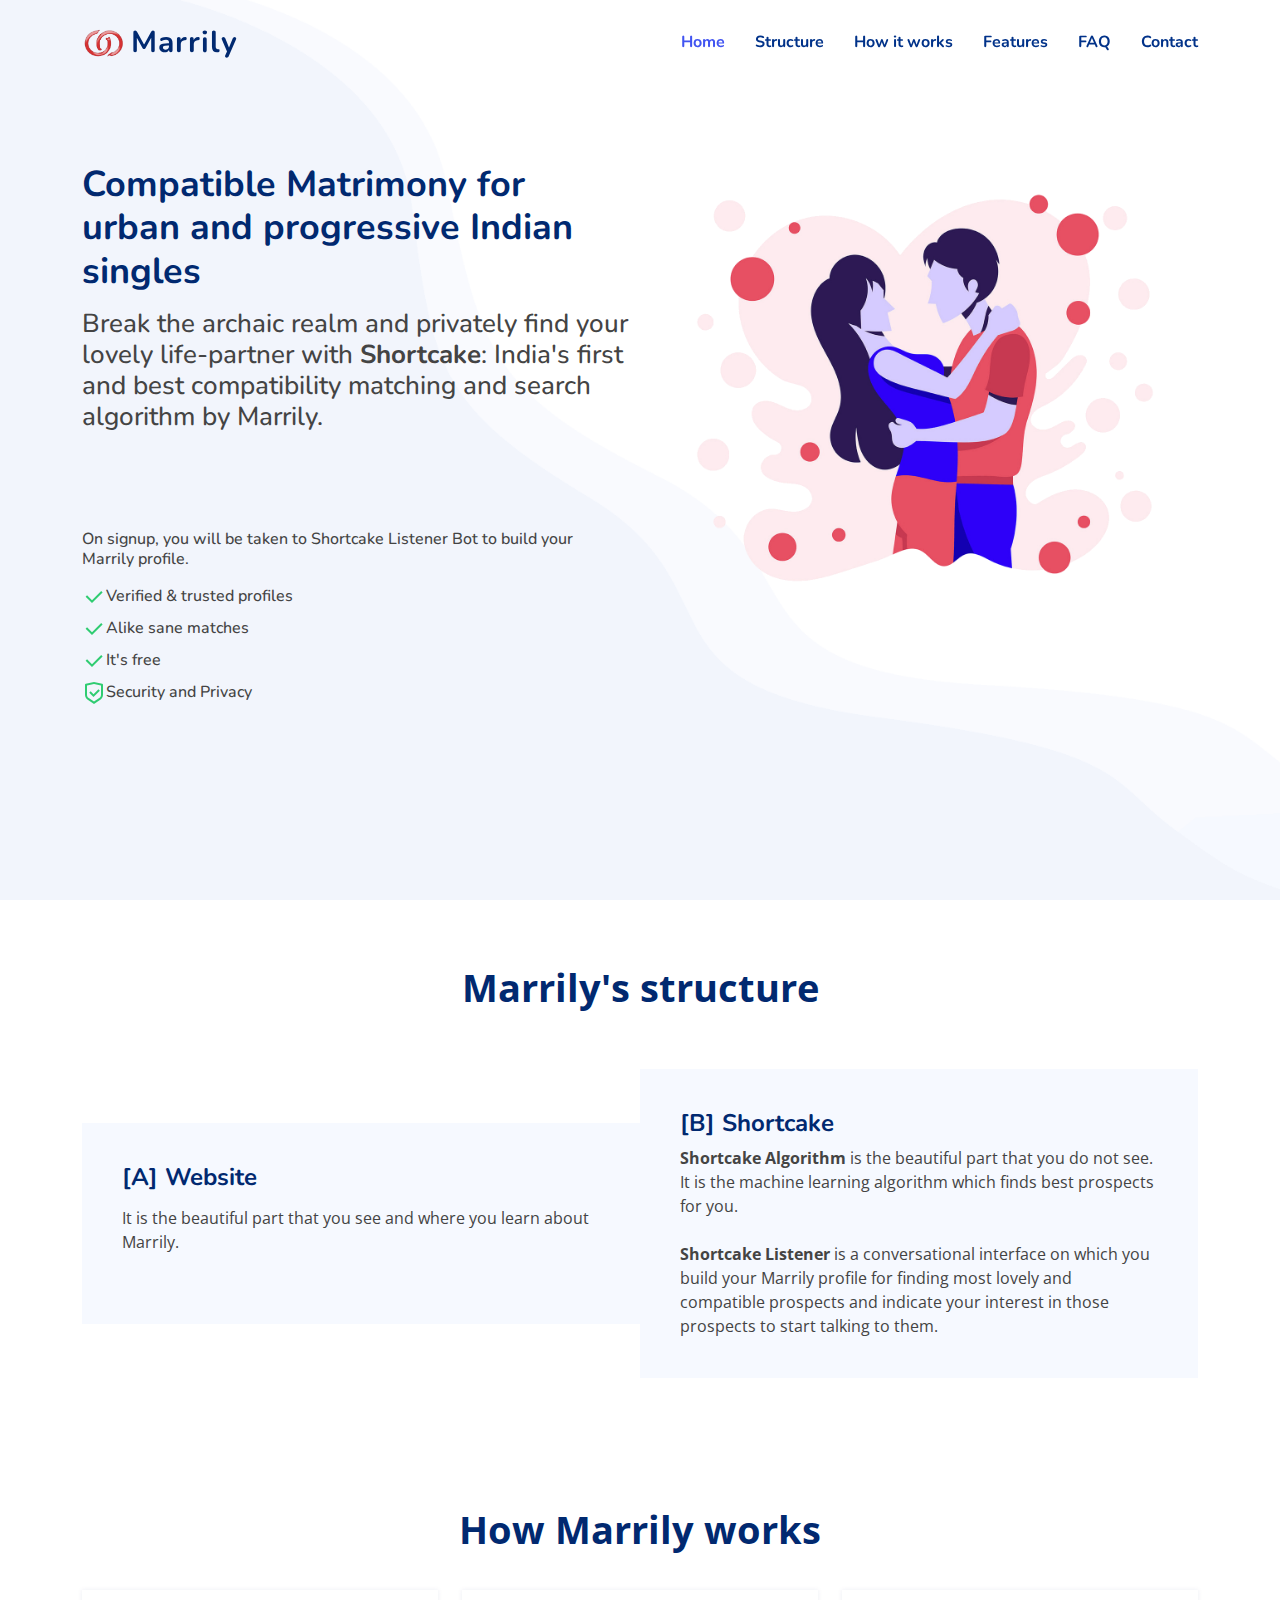
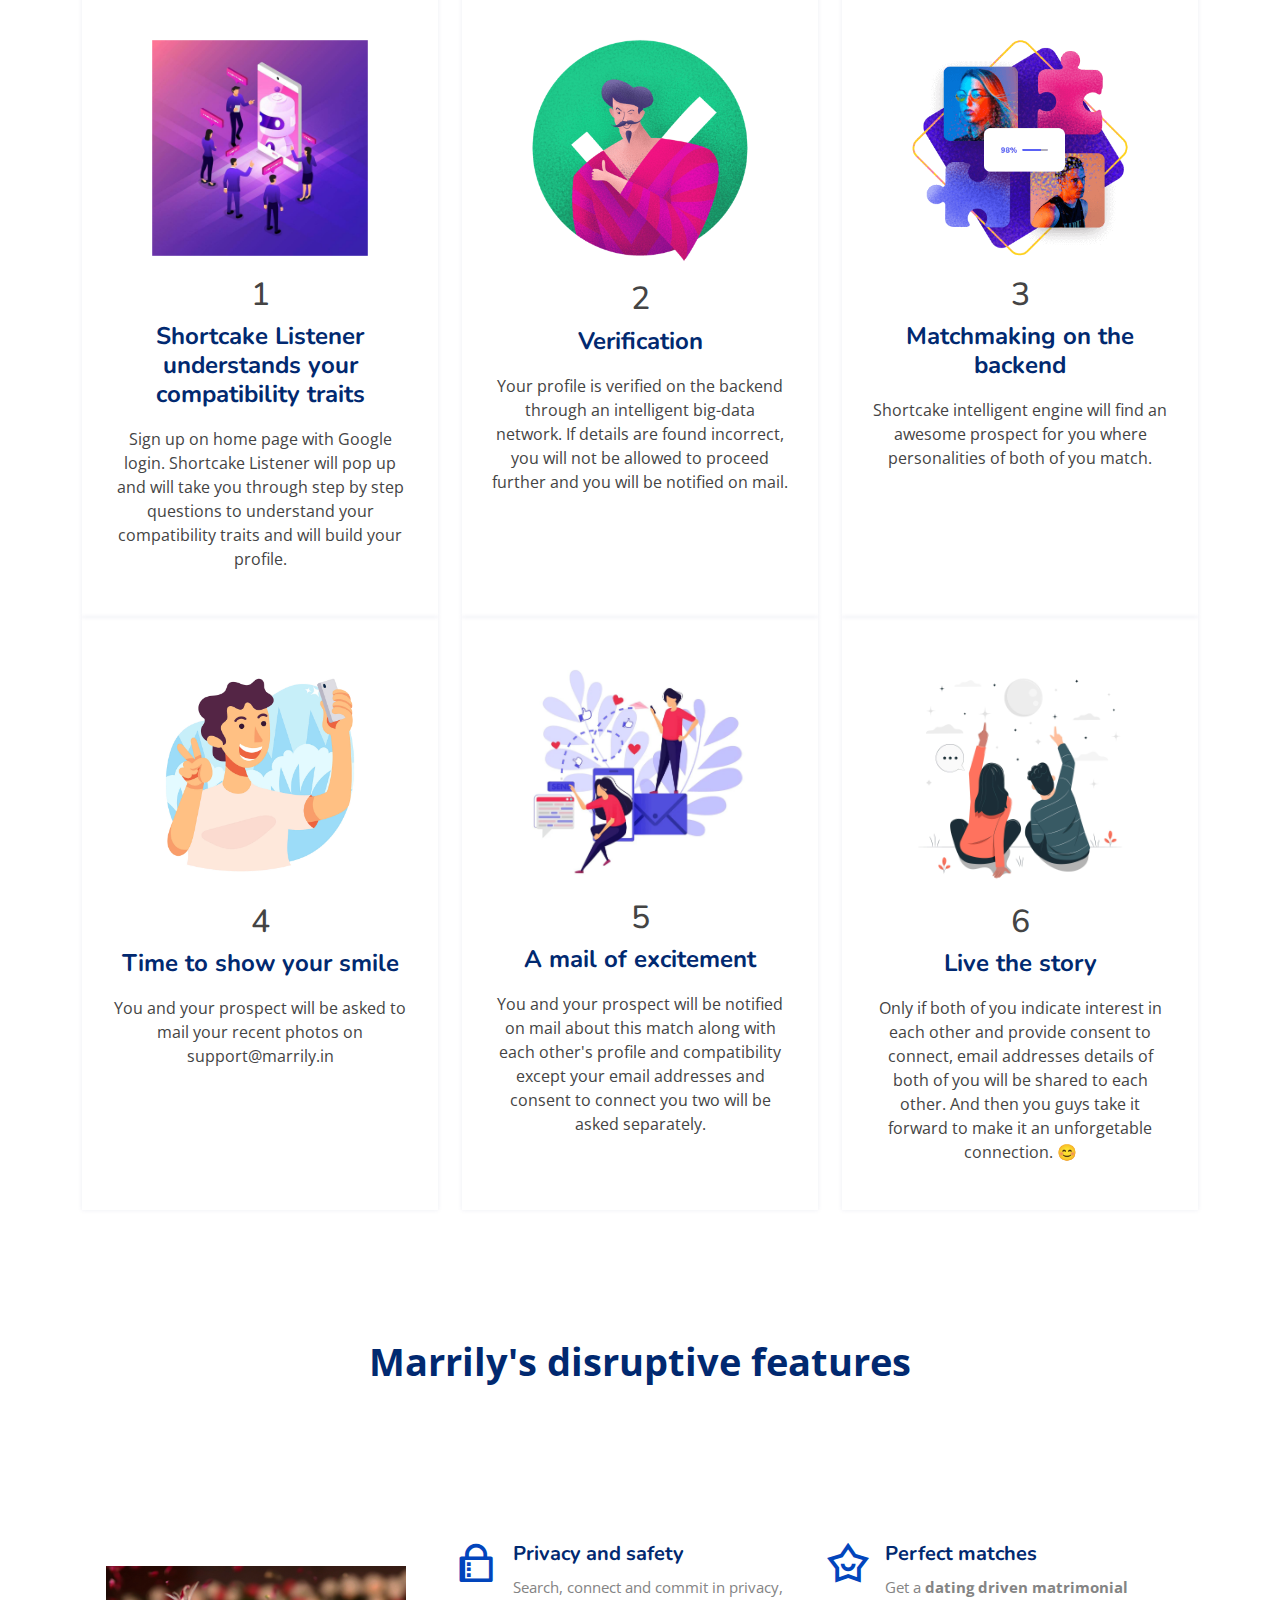
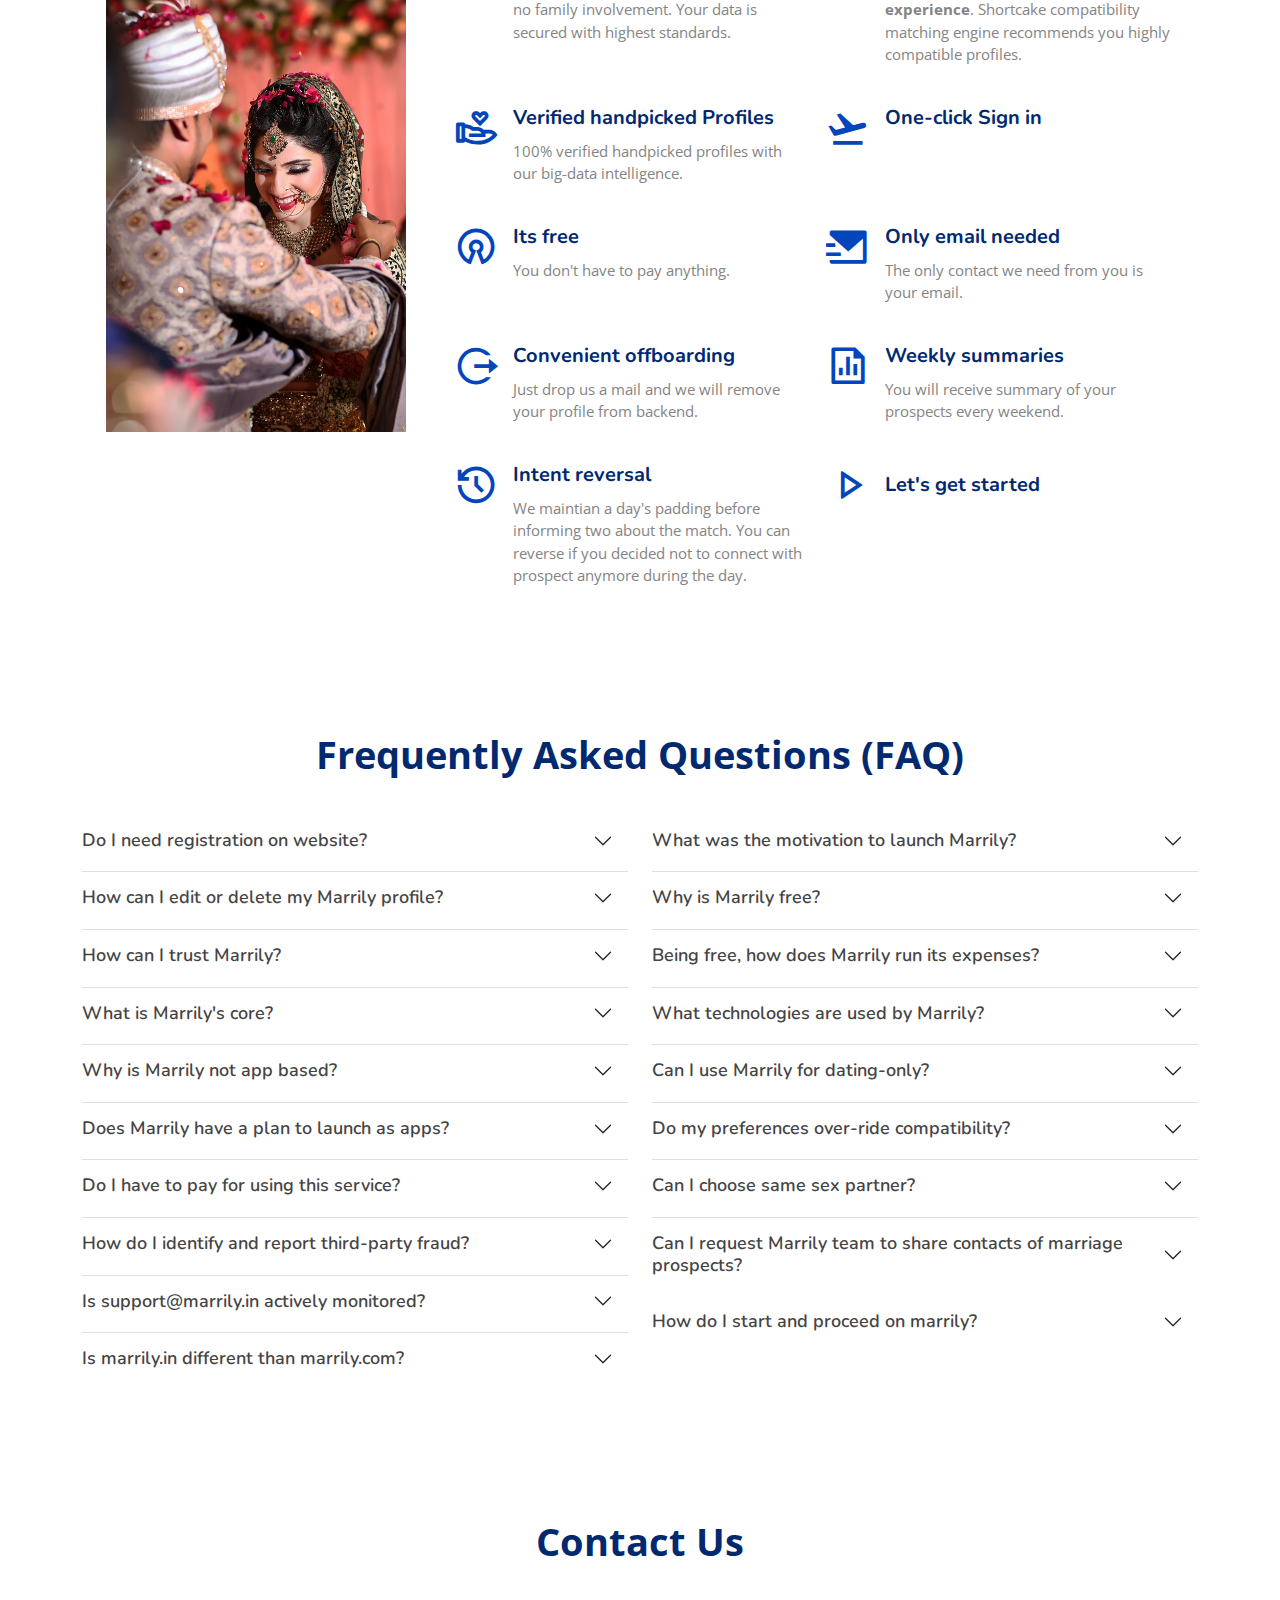
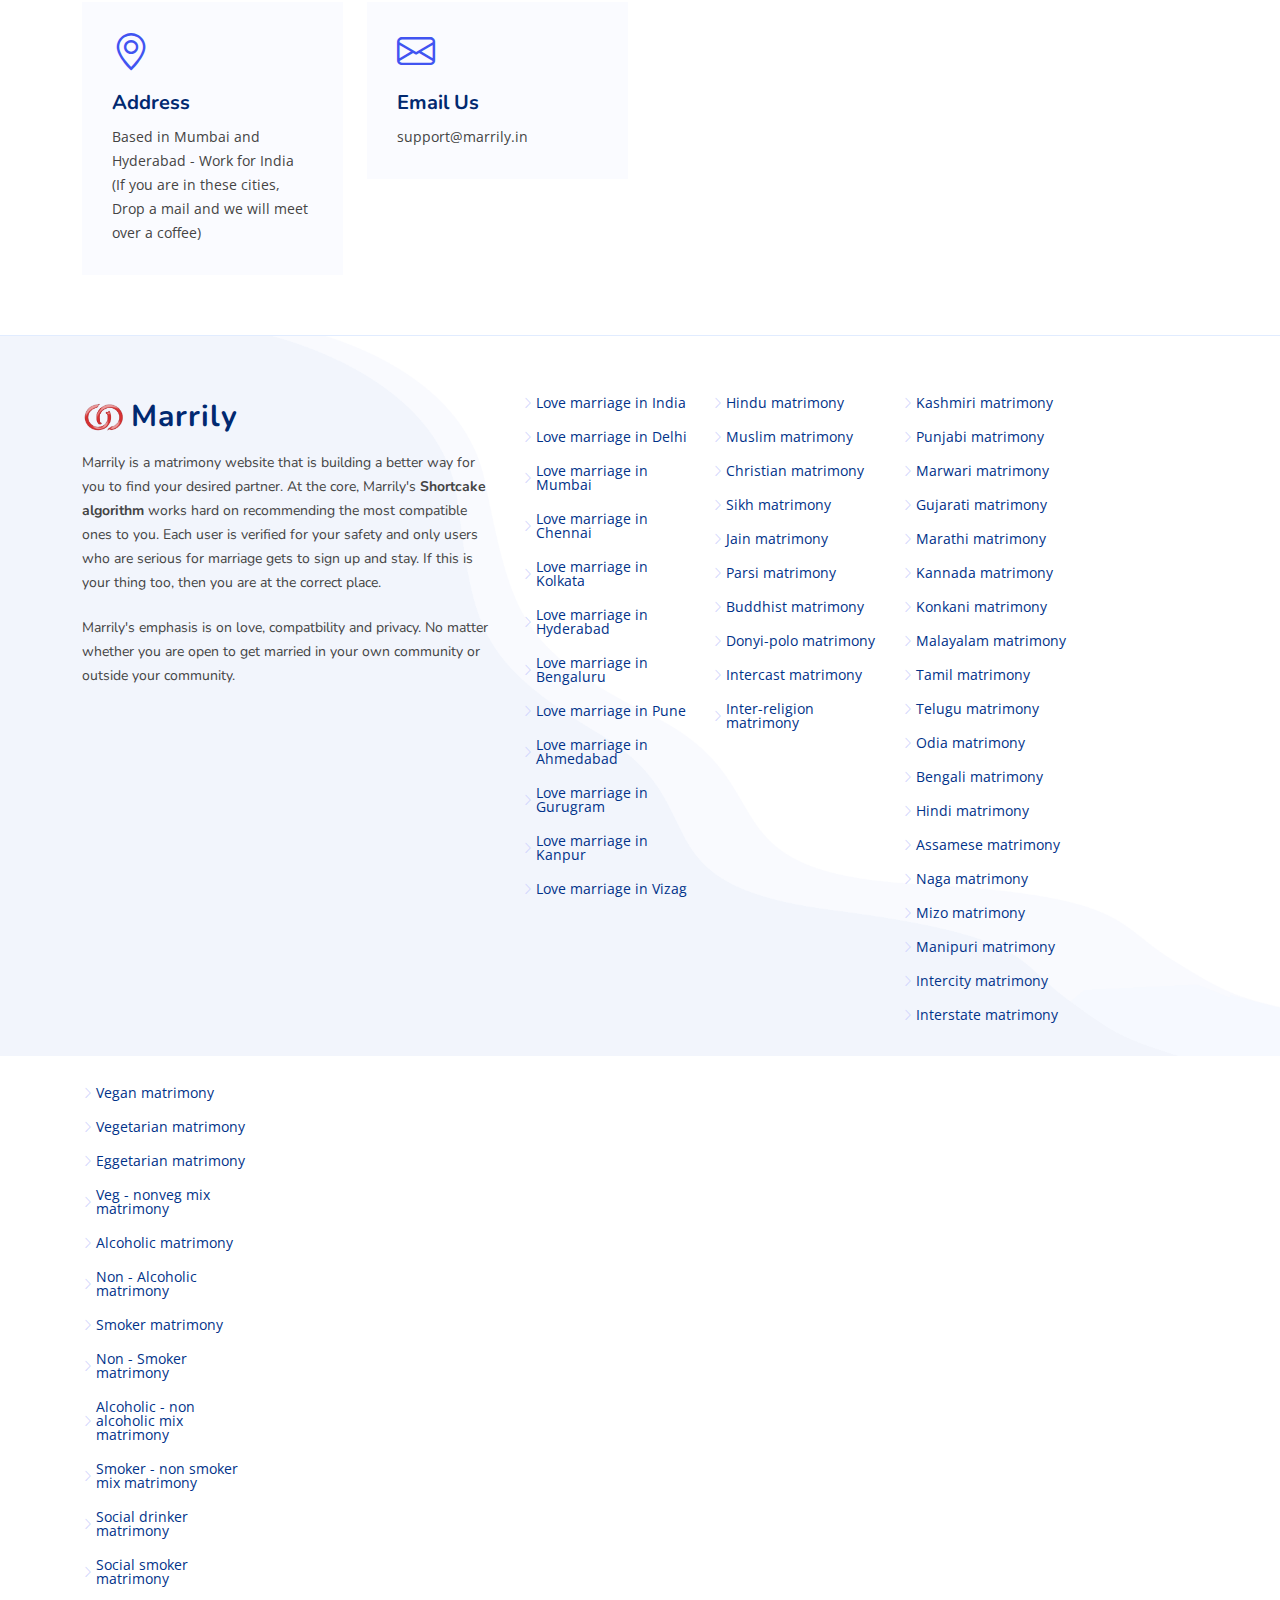
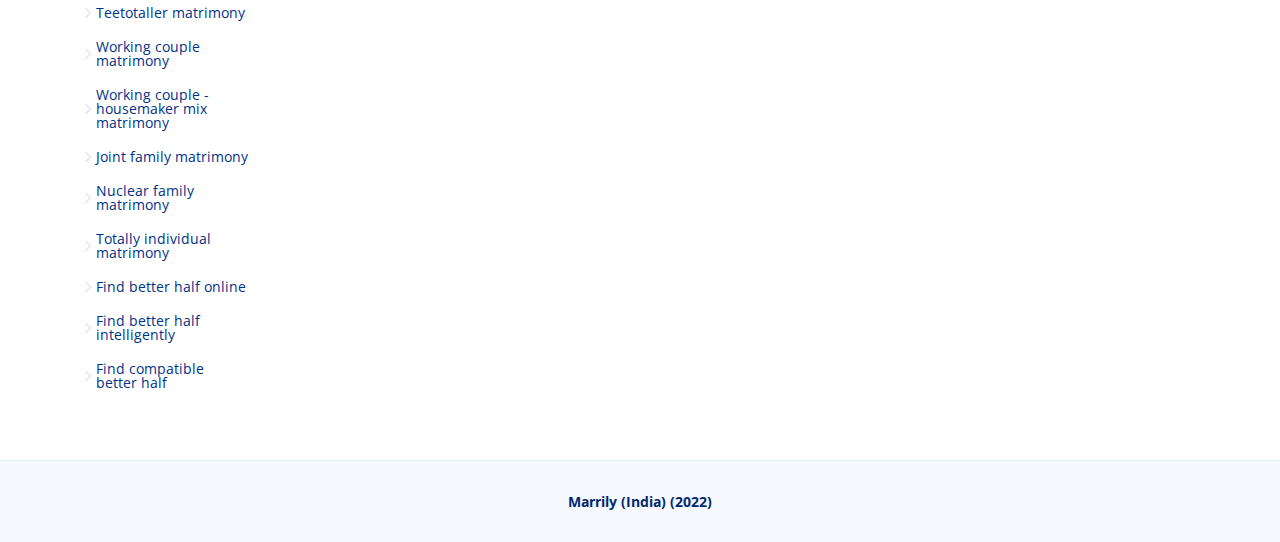
==== index.html @ dec39f9c "website files" ====
<!DOCTYPE html>
<html lang="en">

<head><meta charset="windows-1252">

  <meta content="width=device-width, initial-scale=1.0" name="viewport">

  <title>Marrily - The only matrimonial you will need once ever - Best matrimony for urban and progressive Indians</title>

  <meta content="Marrily - The only matrimonial you will need once ever - Best matrimony for urban and progressive Indians" name="description">

  <meta content="Marrily - The only matrimonial you will need once ever - Best matrimony for urban and progressive Indians" name="keywords">

  <meta name="google-signin-client_id" content="289524392413-qq3a3imtbrcm0qhguu03c983ato4ciaj.apps.googleusercontent.com">

  <script src="https://ajax.googleapis.com/ajax/libs/jquery/3.5.1/jquery.min.js"></script>


    <!-- Global site tag (gtag.js) - Google Analytics -->
    <script async src="https://www.googletagmanager.com/gtag/js?id=UA-207280728-1">
    </script>
    <script>
      window.dataLayer = window.dataLayer || [];
      function gtag(){dataLayer.push(arguments);}
      gtag('js', new Date());
      gtag('config', 'UA-207280728-1');
    </script>
    <!-- End Global site tag (gtag.js) - Google Analytics -->

    <!-- OneSignal notification -->
    <script src="https://cdn.onesignal.com/sdks/OneSignalSDK.js" async=""></script>
    <script>
      window.OneSignal = window.OneSignal || [];
      OneSignal.push(function() {
        OneSignal.init({
          appId: "a774ec79-b114-40ea-8d1f-7ea140e80459",
        });
      });
    </script>
    <!-- End OneSignal notification -->

    <!-- Begin Inspectlet Asynchronous Code -->
    <script type="text/javascript">
    (function() {
    window.__insp = window.__insp || [];
    __insp.push(['wid', 1639656669]);
    var ldinsp = function(){
    if(typeof window.__inspld != "undefined") return; window.__inspld = 1; var insp = document.createElement('script'); insp.type = 'text/javascript'; insp.async = true; insp.id = "inspsync"; insp.src = ('https:' == document.location.protocol ? 'https' : 'http') + '://cdn.inspectlet.com/inspectlet.js?wid=1639656669&r=' + Math.floor(new Date().getTime()/3600000); var x = document.getElementsByTagName('script')[0]; x.parentNode.insertBefore(insp, x); };
    setTimeout(ldinsp, 0);
    })();
    </script>
    <!-- End Inspectlet Asynchronous Code -->

  <!-- Favicons -->
  <link href="assets/img/marrily-logo.png" rel="icon">
  <link href="assets/img/marrily-logo.png" rel="apple-touch-icon">

  <!-- Google Fonts -->
  <link href="https://fonts.googleapis.com/css?family=Open+Sans:300,300i,400,400i,600,600i,700,700i|Nunito:300,300i,400,400i,600,600i,700,700i" rel="stylesheet">

  <!-- Vendor CSS Files -->
  <link href="assets/vendor/bootstrap/css/bootstrap.min.css" rel="stylesheet">
  <link href="assets/vendor/bootstrap-icons/bootstrap-icons.css" rel="stylesheet">
  <!--<link href="assets/vendor/aos/aos.css" rel="stylesheet">-->
  <link href="assets/vendor/remixicon/remixicon.css" rel="stylesheet">
  <link href="assets/vendor/swiper/swiper-bundle.min.css" rel="stylesheet">
  <link href="assets/vendor/glightbox/css/glightbox.min.css" rel="stylesheet">

  <!-- Template Main CSS File -->
  <link href="assets/css/style.css" rel="stylesheet">
  <link href="assets/css/front-modal.css" rel="stylesheet">

</head>

<body oncontextmenu="return false;">

    <!--<div id="frontModal">-->
    <!--    <div id="modalEl" class="modal">-->
    <!--        <div class="modal-content centered">-->
    <!--            <h1 class="modal_h1"></h1>-->
    <!--            <p class="modal_p"></p>-->
    <!--            <img class="modal_img image-blurred-edge" src="/assets/img/marriage-on-your-mind.png">-->
    <!--            <button id="modal-ok-button-object" class="modal-ok-button modal_button">Awesome..! Let's start &RightArrow;</button>-->
    <!--        </div> -->
    <!--    </div>-->
    <!--</div>-->

    <script>

        function signOut() {
            var auth2 = gapi.auth2.getAuthInstance();
            auth2.signOut();
            const signoutElement = document.getElementById('signout');
            signoutElement.innerHTML ='';
            signInPostInstruction.innerText = "After signing in, you will be redirected to Marrily's Shortcake Listener Bot where you will build your Marrily profile."
        }

        function onSignedIn(googleUser) {
            chatPopup();
            const signoutElement = document.getElementById('signout');
            signoutElement.innerHTML = googleUser.getBasicProfile().getName() + ' | Sign out';
            signInPostInstruction.innerText = '';

            const url="localhost:3002/login";
            const data={
                name:googleUser.getBasicProfile().getName(),
                email:googleUser.getBasicProfile().getEmail()
            };
        }

    </script>

  <!-- ======= Header ======= -->
  <header id="header" class="header fixed-top">
    <div class="container-fluid container-xl d-flex align-items-center justify-content-between">

      <a href="#" class="logo d-flex align-items-center">
        <img src="assets/img/marrily-logo.png" alt="">
        <span>Marrily</span>
      </a>

      <script src="https://static.landbot.io/landbot-widget/landbot-widget-1.0.0.js">
      </script>

      <nav id="navbar" class="navbar">
        <ul>
          <li><a class="nav-link scrollto active" onclick="lockScroll()" href="#hero">Home</a></li>
          <li><a class="nav-link scrollto active" onclick="unlockScroll()" href="#structure">Structure</a></li>
          <li><a class="nav-link scrollto" onclick="unlockScroll()" href="#howitworks">How it works</a></li>
          <li><a class="nav-link scrollto" onclick="unlockScroll()" href="#featuresandfunctions">Features</a></li>
          <li><a class="nav-link scrollto" onclick="unlockScroll()" href="#faq">FAQ</a></li>
          <!-- <li><a class="nav-link scrollto" href="#recent-blog-posts">Blogs</a></li> -->
          <li><a class="nav-link scrollto" onclick="unlockScroll()" href="#contact">Contact</a></li>
        </ul>
        <i class="bi bi-list mobile-nav-toggle"></i>
      </nav><!-- .navbar -->

    </div>
  </header><!-- End Header -->

  <!-- ======= Hero Section ======= -->
  <section id="hero" class="hero d-flex align-items-center">

    <div class="container">
      <div class="row">
        <div class="col-lg-6 d-flex flex-column justify-content-center">
          <h1 data-aos="fade-up">Compatible Matrimony for urban and progressive <span id="geotarget">Indian</span> singles</h1>
          <h2 data-aos="fade-up" data-aos-delay="400">Break the archaic realm and privately find your lovely life-partner with <b>Shortcake</b>: India's first and best compatibility matching and search algorithm by Marrily.</h2>
          <div class="text-center text-lg-start">
              <div class="btn-get-started-google scrollto d-inline-flex align-items-center justify-content-center align-self-center" onclick="unlockScroll()">
                  <div class="g-signin2" data-onsuccess="onSignedIn" data-theme="dark" data-longtitle="true" style="width:240px; height:50px"></div>
              </div>
              <h6 id="signInPostInstruction" data-aos="fade-up" data-aos-delay="400">On signup, you will be taken to Shortcake Listener Bot to build your Marrily profile.</h6>
              <p><a href="#" onclick="signOut();" id="signout"></a></p>
            </div>
            <div data-aos="fade-up" data-aos-delay="400">
            <h6 data-aos="fade-up" data-aos-delay="400" style="align: justify; margin-left: 0"><svg xmlns="http://www.w3.org/2000/svg" viewBox="0 0 24 24" width="24" height="24"><path fill="none" d="M0 0h24v24H0z"/><path d="M10 15.172l9.192-9.193 1.415 1.414L10 18l-6.364-6.364 1.414-1.414z" fill="rgba(47,204,113,1)"/></svg>Verified & trusted profiles</h6>
            <h6 data-aos="fade-up" data-aos-delay="400" style="align: justify; margin-left: 0"><svg xmlns="http://www.w3.org/2000/svg" viewBox="0 0 24 24" width="24" height="24"><path fill="none" d="M0 0h24v24H0z"/><path d="M10 15.172l9.192-9.193 1.415 1.414L10 18l-6.364-6.364 1.414-1.414z" fill="rgba(47,204,113,1)"/></svg>Alike sane matches</h6>
            <h6 data-aos="fade-up" data-aos-delay="400" style="align: justify; margin-left: 0"><svg xmlns="http://www.w3.org/2000/svg" viewBox="0 0 24 24" width="24" height="24"><path fill="none" d="M0 0h24v24H0z"/><path d="M10 15.172l9.192-9.193 1.415 1.414L10 18l-6.364-6.364 1.414-1.414z" fill="rgba(47,204,113,1)"/></svg>It's free</h6>
            <h6 data-aos="fade-up" data-aos-delay="400" style="align: justify; margin-left: 0"><svg xmlns="http://www.w3.org/2000/svg" viewBox="0 0 24 24" width="24" height="24"><path fill="none" d="M0 0H24V24H0z"/><path d="M12 1l8.217 1.826c.457.102.783.507.783.976v9.987c0 2.006-1.003 3.88-2.672 4.992L12 23l-6.328-4.219C4.002 17.668 3 15.795 3 13.79V3.802c0-.469.326-.874.783-.976L12 1zm0 2.049L5 4.604v9.185c0 1.337.668 2.586 1.781 3.328L12 20.597l5.219-3.48C18.332 16.375 19 15.127 19 13.79V4.604L12 3.05zm4.452 5.173l1.415 1.414L11.503 16 7.26 11.757l1.414-1.414 2.828 2.828 4.95-4.95z" fill="rgba(47,204,113,1)"/></svg>Security and Privacy</h6>
            </div>
          <br>
          <!--<h6 id="scrollUnlockCaption" data-aos="fade-up" data-aos-delay="400" onclick="unlockScroll()" style="user-select: none"><svg xmlns="http://www.w3.org/2000/svg" viewBox="0 0 24 24" width="24" height="24"><path fill="none" d="M0 0h24v24H0z"/><path d="M11.95 7.95l-1.414 1.414L8 6.828 8 20H6V6.828L3.465 9.364 2.05 7.95 7 3l4.95 4.95zm10 8.1L17 21l-4.95-4.95 1.414-1.414 2.537 2.536L16 4h2v13.172l2.536-2.536 1.414 1.414z" fill="rgba(50,74,219,1)"/></svg>Unlock page scroll by clicking here</h6>-->
          <div data-aos="fade-up" data-aos-delay="600">
          </div>
        </div>
        <div class="col-lg-6 hero-img" data-aos="zoom-out" data-aos-delay="200">
          <img src="assets/img/main-img.png" class="img-fluid" alt="">
          <!--<img style="height:384px;" src="assets/img/main-img-gif.gif" class="img-fluid GFG" alt="">-->

        </div>
      </div>
    </div>

  </section><!-- End Hero -->

  <main id="main">
    <!-- ======= About Section ======= -->
    <section id="structure" class="about">

      <header class="section-header">
        <p>Marrily's structure</p>
      </header>

      <div class="container" data-aos="fade-up">
        <div class="row gx-0">

          <div class="col-lg-6 d-flex flex-column justify-content-center" data-aos="fade-up" data-aos-delay="200">
            <div class="content">
              <h2>[A] Website</h2>
              <p>
                It is the beautiful part that you see and where you learn about Marrily.
              </p>
            </div>
          </div>

          <div class="col-lg-6 d-flex flex-column justify-content-center" data-aos="fade-up" data-aos-delay="200">
            <div class="content">
              <h2>[B] Shortcake</h2>
                <b>Shortcake Algorithm</b> is the beautiful part that you do not see. It is the machine learning algorithm which finds best prospects for you.<br><br>
                <b>Shortcake Listener</b> is a conversational interface on which you build your Marrily profile for finding most lovely and compatible prospects and indicate your interest in those prospects to start talking to them.<br>
            </div>
          </div>

        </div>
      </div>

    </section><!-- End About Section -->

    <!-- ======= Values Section ======= -->
    <section id="values" class="values">

      <div id="howitworks" class="container" data-aos="fade-up">

        <header class="section-header">
          <p>How Marrily works</p>
        </header>

        <div class="row">

          <div class="col-lg-4">
            <div class="box" data-aos="fade-up" data-aos-delay="200">
              <img src="assets/img/values-1.png" class="img-fluid" alt="">
              <h2>1</h2>
              <h3>Shortcake Listener understands your compatibility traits</h3>
              <p>Sign up on home page with Google login. Shortcake Listener will pop up and will take you through step by step questions to understand your compatibility traits and will build your profile.</p>
            </div>
          </div>

          <div class="col-lg-4 mt-4 mt-lg-0">
            <div class="box" data-aos="fade-up" data-aos-delay="400">
              <img src="assets/img/values-2.png" class="img-fluid" alt="">
              <h2>2</h2>
              <h3>Verification</h3>
              <p>Your profile is verified on the backend through an intelligent big-data network. If details are found incorrect, you will not be allowed to proceed further and you will be notified on mail.</p>
            </div>
          </div>

          <div class="col-lg-4 mt-4 mt-lg-0">
            <div class="box" data-aos="fade-up" data-aos-delay="600">
              <img src="assets/img/values-3.png" class="img-fluid" alt="">
              <h2>3</h2>
              <h3>Matchmaking on the backend</h3>
              <p>Shortcake intelligent engine will find an awesome prospect for you where personalities of both of you match.</p>
            </div>
          </div>

          <div class="col-lg-4 mt-4 mt-lg-0">
            <div class="box" data-aos="fade-up" data-aos-delay="600">
              <img src="assets/img/values-4.jpg" class="img-fluid" alt="">
              <h2>4</h2>
              <h3>Time to show your smile</h3>
              <p>You and your prospect will be asked to mail your recent photos on support@marrily.in</p>
            </div>
          </div>

          <div class="col-lg-4 mt-4 mt-lg-0">
            <div class="box" data-aos="fade-up" data-aos-delay="600">
              <img src="assets/img/values-5.png" class="img-fluid" alt="">
              <h2>5</h2>
              <h3>A mail of excitement</h3>
              <p>You and your prospect will be notified on mail about this match along with each other's profile and compatibility except your email addresses and consent to connect you two will be asked separately.</p>
            </div>
          </div>

          <div class="col-lg-4 mt-4 mt-lg-0">
            <div class="box" data-aos="fade-up" data-aos-delay="600">
              <img src="assets/img/values-6.jpg" class="img-fluid" alt="">
              <h2>6</h2>
              <h3>Live the story</h3>
              <p>Only if both of you indicate interest in each other and provide consent to connect, email addresses details of both of you will be shared to each other. And then you guys take it forward to make it an unforgetable connection. &#128522;</p>
              <!--<div class="g-signin2" data-onsuccess="onSignIn"></div>          -->
            </div>
          </div>
        </div>
      </div>
    </section><!-- End Values Section -->

    <section class="features">
      <div id="featuresandfunctions" class="container" data-aos="fade-up">
        <header class="section-header">
          <p>Marrily's disruptive features</p>
        </header>

        <!-- Feature Icons -->
        <div class="row feature-icons" data-aos="fade-up">
          <div class="row">
            <div class="col-xl-4 text-center" data-aos="fade-right" data-aos-delay="100">
              <img src="assets/img/features.jpg" class="img-fluid p-4" alt="">
            </div>
            <div class="col-xl-8 d-flex content">
              <div class="row align-self-center gy-4">
                <div class="col-md-6 icon-box" data-aos="fade-up">
                  <i class="ri-git-repository-private-line"></i>
                  <div>
                    <h4>Privacy and safety</h4>
                    <p>Search, connect and commit in privacy, no family involvement. Your data is secured with highest standards.</p>
                  </div>
                </div>
                <div class="col-md-6 icon-box" data-aos="fade-up">
                  <i class="ri-star-smile-line"></i>
                  <div>
                    <h4>Perfect matches</h4>
                    <p>Get a <b>dating driven matrimonial experience</b>. Shortcake compatibility matching engine recommends you highly compatible profiles.</p>
                  </div>
                </div>
                <div class="col-md-6 icon-box" data-aos="fade-up" data-aos-delay="100">
                  <i class="ri-hand-heart-line"></i>
                  <div>
                    <h4>Verified handpicked Profiles</h4>
                    <p>100% verified handpicked profiles with our big-data intelligence.</p>
                  </div>
                </div>
                <div class="col-md-6 icon-box" data-aos="fade-up" data-aos-delay="200">
                  <i class="ri-flight-takeoff-fill"></i>
                  <div>
                    <h4>One-click Sign in</h4>
                    <!--<div style="margin-top:4px" class="g-signin2" data-onsuccess="onSignIn"></div>-->
                  </div>
                </div>
                <div class="col-md-6 icon-box" data-aos="fade-up" data-aos-delay="300">
                  <i class="ri-open-source-line"></i>
                  <div>
                    <h4>Its free</h4>
                    <p>You don't have to pay anything.</p>
                  </div>
                </div>
                <div class="col-md-6 icon-box" data-aos="fade-up" data-aos-delay="400">
                  <i class="ri-mail-send-fill"></i>
                  <div>
                    <h4>Only email needed</h4>
                    <p>The only contact we need from you is your email.</p>
                  </div>
                </div>
                <div class="col-md-6 icon-box" data-aos="fade-up" data-aos-delay="500">
                  <i class="ri-logout-circle-r-line"></i>
                  <div>
                    <h4>Convenient offboarding</h4>
                    <p>Just drop us a mail and we will remove your profile from backend.</p>
                  </div>
                </div>
                <div class="col-md-6 icon-box" data-aos="fade-up" data-aos-delay="500">
                  <i class="ri-file-chart-line"></i>
                  <div>
                    <h4>Weekly summaries</h4>
                    <p>You will receive summary of your prospects every weekend.</p>
                  </div>
                </div>
                <div class="col-md-6 icon-box" data-aos="fade-up" data-aos-delay="500">
                  <i class="ri-history-line"></i>
                  <div>
                    <h4>Intent reversal</h4>
                    <p>We maintian a day's padding before informing two about the match. You can reverse if you decided not to connect with prospect anymore during the day.</p>
                  </div>
                </div>

                <div class="col-md-6 icon-box" data-aos="fade-up" data-aos-delay="500">
                  <i class="ri-play-line"></i>
                  <div>
                    <h4></h4>
                    <h4><a>Let's get started</a></h4>
                    <!--<h4><a>Let's get started <div style="margin-top:4px" class="g-signin2" data-onsuccess="onSignIn"></div></a></h4>-->
                  </div>
                </div>

              </div>
            </div>
          </div>
        </div><!-- End Feature Icons -->
      </div>
    </section><!-- End Features Section -->

    <!-- ======= F.A.Q Section ======= -->
    <section id="faq" class="faq">

      <div class="container" data-aos="fade-up">

        <header class="section-header">
          <p>Frequently Asked Questions (FAQ)</p>
        </header>

        <div class="row">
          <div class="col-lg-6">
            <!-- F.A.Q List 1-->
            <div class="accordion accordion-flush" id="faqlist1">

              <div class="accordion-item">
                <h2 class="accordion-header">
                  <button class="accordion-button collapsed" type="button" data-bs-toggle="collapse" data-bs-target="#faq-content-1">
                    Do I need registration on website?
                  </button>
                </h2>
                <div id="faq-content-1" class="accordion-collapse collapse" data-bs-parent="#faqlist1">
                  <div class="accordion-body">
                    No. Your profile will be created after you provide your email ID to Shortcake Listener. This will be required once in lifetime and your profile will be stored in Marrily's server.
                  </div>
                </div>
              </div>

              <div class="accordion-item">
                <h2 class="accordion-header">
                  <button class="accordion-button collapsed" type="button" data-bs-toggle="collapse" data-bs-target="#faq-content-2">
                    How can I edit or delete my Marrily profile?
                  </button>
                </h2>
                <div id="faq-content-2" class="accordion-collapse collapse" data-bs-parent="#faqlist1">
                  <div class="accordion-body">
                    You can send a request on support@marrily.in to delete your profile or if any updates are required.
                  </div>
                </div>
              </div>

              <div class="accordion-item">
                <h2 class="accordion-header">
                  <button class="accordion-button collapsed" type="button" data-bs-toggle="collapse" data-bs-target="#faq-content-3">
                    How can I trust Marrily?
                  </button>
                </h2>
                <div id="faq-content-3" class="accordion-collapse collapse" data-bs-parent="#faqlist1">
                  <div class="accordion-body">
                    If you are new to Marrily and have not heard of it before, naturally we need to prove our environment of trust. There are few ways - (1) Go through <a href="#services"><u>media coverage</u></a>, (2) See the <a href="#testimonials"><u>real testimonials of users</u></a>, (3) Go through LinkedIn and Instagram profiles of your prospects - URL to these profiles will be provided to you as they are matched to you, (4) We will not collect your phone number as we have built a business model that does not need a phone number, (5) We are resurrecting and we want to grow large along with your success in match finding, so we need your trust now and forever, hence all your data remains safe with us. Well you can hire a hacker and if the hacker is able to get your details, the entire hacker's fee and penalty for your data breach is on us! We assure this won't happen &#128522;
                  </div>
                </div>
              </div>

              <div class="accordion-item">
                <h2 class="accordion-header">
                  <button class="accordion-button collapsed" type="button" data-bs-toggle="collapse" data-bs-target="#faq-content-4">
                    What is Marrily's core?
                  </button>
                </h2>
                <div id="faq-content-4" class="accordion-collapse collapse" data-bs-parent="#faqlist1">
                  <div class="accordion-body">
                    Marrily is a matrimony website that is building a better way for you to find your desired partner. At the core, Marrily's <b>Shortcake algorithm</b> works hard on recommending the most compatible ones to you. Each user is verified for your safety and only users who are serious for marriage gets to sign up and stay. If this is your thing too, then you are at the correct place. Marrily's emphasis is on love, compatbility and privacy. No matter whether you are open to get married in your own community or outside your community.
                  </div>
                </div>
              </div>

              <div class="accordion-item">
                <h2 class="accordion-header">
                  <button class="accordion-button collapsed" type="button" data-bs-toggle="collapse" data-bs-target="#faq-content-5">
                    Why is Marrily not app based?
                  </button>
                </h2>
                <div id="faq-content-5" class="accordion-collapse collapse" data-bs-parent="#faqlist1">
                  <div class="accordion-body">
                    We want to keep it cost effective for users. Currently we are not charging anything from users. Maintining an app is costly and we do not want unit economics to come in way of our services.
                  </div>
                </div>
              </div>

              <div class="accordion-item">
                <h2 class="accordion-header">
                  <button class="accordion-button collapsed" type="button" data-bs-toggle="collapse" data-bs-target="#faq-content-6">
                    Does Marrily have a plan to launch as apps?
                  </button>
                </h2>
                <div id="faq-content-6" class="accordion-collapse collapse" data-bs-parent="#faqlist1">
                  <div class="accordion-body">
                    This is not a part of our immediate strategy as our focus is on making Shortcake algorithm best in searching partner and matching compatibility while keeping the service cost effective. If you have a profile on Marrily, which you can build with Shortcake Listener, you will be notified if Marrily gets available on app.
                  </div>
                </div>
              </div>

              <div class="accordion-item">
                <h2 class="accordion-header">
                  <button class="accordion-button collapsed" type="button" data-bs-toggle="collapse" data-bs-target="#faq-content-7">
                    Do I have to pay for using this service?
                  </button>
                </h2>
                <div id="faq-content-7" class="accordion-collapse collapse" data-bs-parent="#faqlist1">
                  <div class="accordion-body">
                    No. Nothing is paid. The service is free. You don't need to provide your payment details.
                  </div>
                </div>
              </div>

              <div class="accordion-item">
                <h2 class="accordion-header">
                  <button class="accordion-button collapsed" type="button" data-bs-toggle="collapse" data-bs-target="#faq-content-8">
                    How do I identify and report third-party fraud?
                  </button>
                </h2>
                <div id="faq-content-8" class="accordion-collapse collapse" data-bs-parent="#faqlist1">
                  <div class="accordion-body">
                    Marrily will never call you. Marrily will only send communications through support@marrily.in email address. Marrily will never ask you your payment details. If you ever receive a call, an email from some other email address, then you are requetsted not to respond. Write down a mail to support@marrily.in explaining the fraud case and we will do our best to protect you from this.
                  </div>
                </div>
              </div>

              <div class="accordion-item">
                <h2 class="accordion-header">
                  <button class="accordion-button collapsed" type="button" data-bs-toggle="collapse" data-bs-target="#faq-content-9">
                    Is support@marrily.in actively monitored?
                  </button>
                </h2>
                <div id="faq-content-9" class="accordion-collapse collapse" data-bs-parent="#faqlist1">
                  <div class="accordion-body">
                    Yes. we are actively committed to respond to your communications.
                  </div>
                </div>
              </div>

              <div class="accordion-item">
                <h2 class="accordion-header">
                  <button class="accordion-button collapsed" type="button" data-bs-toggle="collapse" data-bs-target="#faq-content-15">
                    Is marrily.in different than marrily.com?
                  </button>
                </h2>
                <div id="faq-content-15" class="accordion-collapse collapse" data-bs-parent="#faqlist1">
                  <div class="accordion-body">
                    Totally different. We do not have any association with marrily.com website. Whereas dotcom website is based in US and are 100% into wedding planning, we are based in India and are 100% into compatible matchmaking.
                  </div>
                </div>
              </div>

            </div>
          </div>

          <div class="col-lg-6">

            <!-- F.A.Q List 2-->
            <div class="accordion accordion-flush" id="faqlist2">

              <div class="accordion-item">
                <h2 class="accordion-header">
                  <button class="accordion-button collapsed" type="button" data-bs-toggle="collapse" data-bs-target="#faq2-content-3">
                    What was the motivation to launch Marrily?
                  </button>
                </h2>
                <div id="faq2-content-3" class="accordion-collapse collapse" data-bs-parent="#faqlist2">
                  <div class="accordion-body">
                    Founders had observed a gap in society after listening to rather unfunny incidences of matrimonial search by their friends through existing websites and apps, relatives and people whom they were dating. Marrily was launched with an entrepreneurial initiative to fill this gap and making the experience of finding your better half like a breathe of fresh air.
                  </div>
                </div>
              </div>

              <div class="accordion-item">
                <h2 class="accordion-header">
                  <button class="accordion-button collapsed" type="button" data-bs-toggle="collapse" data-bs-target="#faq2-content-5">
                    Why is Marrily free?
                  </button>
                </h2>
                <div id="faq2-content-5" class="accordion-collapse collapse" data-bs-parent="#faqlist2">
                  <div class="accordion-body">
                    At Marrily, we believe that if you marry for love and your betterhalf is compatible, life is happy for you. Now think of it on a larger social scale. More compatible weddings can remove many social problems of India like relation with inlaws, relation with child, corruption, and improve productivity of a married person. So we intend to keep every segment of society empowered to use this service without thinking of payment.
                  </div>
                </div>
              </div>

              <div class="accordion-item">
                <h2 class="accordion-header">
                  <button class="accordion-button collapsed" type="button" data-bs-toggle="collapse" data-bs-target="#faq2-content-6">
                    Being free, how does Marrily run its expenses?
                  </button>
                </h2>
                <div id="faq2-content-6" class="accordion-collapse collapse" data-bs-parent="#faqlist2">
                  <div class="accordion-body">
                    We use our personal savings for maintaining trust and safety of users, security of profiles, run this website, maintian the team and keep improvising Shortcake algorithm so that it remains best in finding your better half.
                  </div>
                </div>
              </div>

              <div class="accordion-item">
                <h2 class="accordion-header">
                  <button class="accordion-button collapsed" type="button" data-bs-toggle="collapse" data-bs-target="#faq2-content-7">
                    What technologies are used by Marrily?
                  </button>
                </h2>
                <div id="faq2-content-7" class="accordion-collapse collapse" data-bs-parent="#faqlist2">
                  <div class="accordion-body">
                    Shortcake works on machine learning which is designed with computer sience professor at IIT Kanpur. Profile verification is done using big-data intelligence.
                  </div>
                </div>
              </div>

              <div class="accordion-item">
                <h2 class="accordion-header">
                  <button class="accordion-button collapsed" type="button" data-bs-toggle="collapse" data-bs-target="#faq2-content-8">
                    Can I use Marrily for dating-only?
                  </button>
                </h2>
                <div id="faq2-content-8" class="accordion-collapse collapse" data-bs-parent="#faqlist2">
                  <div class="accordion-body">
                    Well, Marrily gives you superpowers, and you are expected to use the superpowers to find your better-half to settle with. Don't use it as a dating-only platform, go beyond that. You have lot of dating apps like Tinder, Bumble, Truly-Madly, OkCupid, Happn etc. Use those apps if you want just a date. Use Marrily for good things beyond dating: connect > date > commit > marry.
                  </div>
                </div>
              </div>

              <div class="accordion-item">
                <h2 class="accordion-header">
                  <button class="accordion-button collapsed" type="button" data-bs-toggle="collapse" data-bs-target="#faq2-content-9">
                    Do my preferences over-ride compatibility?
                  </button>
                </h2>
                <div id="faq2-content-9" class="accordion-collapse collapse" data-bs-parent="#faqlist2">
                  <div class="accordion-body">
                    Shortcake generates compatibility score for a man and woman. This score is natural. However, you can set your preferences about specifics and your compatibility score will be calculated only for users filtered by your preferences.
                  </div>
                </div>
              </div>

              <div class="accordion-item">
                <h2 class="accordion-header">
                  <button class="accordion-button collapsed" type="button" data-bs-toggle="collapse" data-bs-target="#faq2-content-10">
                    Can I choose same sex partner?
                  </button>
                </h2>
                <div id="faq2-content-10" class="accordion-collapse collapse" data-bs-parent="#faqlist2">
                  <div class="accordion-body">
                    Section 377 of Indian Penal Code maintains same sex marriages to be illegal. Unfortunately, therefore Marrily does not have this facility.
                  </div>
                </div>
              </div>

              <div class="accordion-item">
                <h2 class="accordion-header">
                  <button class="accordion-button collapsed" type="button" data-bs-toggle="collapse" data-bs-target="#faq2-content-11">
                    Can I request Marrily team to share contacts of marriage prospects?
                  </button>
                </h2>
                <div id="faq2-content-11" class="accordion-collapse collapse" data-bs-parent="#faqlist2">
                  <div class="accordion-body">
                    No. Marrily does not entertain any such requests. Marrily does not work like a marriage bureau or marriage society. Marrily is an new-age automated service that finds prospects compatible for you as your better-half and works in a systematic way. Know more about its working <a href="#howitworks">here</a>. Please note that requests to share contact details of wedding prospects will be ignored and you will receive no response to such requests.
                  </div>
                </div>

                <div class="accordion-item">
                <h2 class="accordion-header">
                  <button class="accordion-button collapsed" type="button" data-bs-toggle="collapse" data-bs-target="#faq2-content-12">
                    How do I start and proceed on marrily?
                  </button>
                </h2>
                <div id="faq2-content-12" class="accordion-collapse collapse" data-bs-parent="#faqlist2">
                  <div class="accordion-body">
                    Very simple. You start with Shortcake Listener. You build your compatibility profile using it. Go through <a href="#howitworks">how it works section</a> to understand what happens step by step.
                  </div>
                </div>
              </div>

              </div>

            </div>
          </div>

        </div>

      </div>

    </section><!-- End F.A.Q Section -->

    <!-- ======= Recent Blog Posts Section ======= -->
    <!-- <section id="recent-blog-posts" class="recent-blog-posts">

      <div class="container" data-aos="fade-up">

        <header class="section-header">
          <h2>Blog</h2>
          <p>Recent posts form our Blog</p>
        </header>

        <div class="row">

          <div class="col-lg-4">
            <div class="post-box">
              <div class="post-img"><img src="assets/img/blog/blog-1.jpg" class="img-fluid" alt=""></div>
              <span class="post-date">Tue, September 15</span>
              <h3 class="post-title">Eum ad dolor et. Autem aut fugiat debitis voluptatem consequuntur sit</h3>
              <a href="blog-singe.html" class="readmore stretched-link mt-auto"><span>Read More</span><i class="bi bi-arrow-right"></i></a>
            </div>
          </div>

          <div class="col-lg-4">
            <div class="post-box">
              <div class="post-img"><img src="assets/img/blog/blog-2.jpg" class="img-fluid" alt=""></div>
              <span class="post-date">Fri, August 28</span>
              <h3 class="post-title">Et repellendus molestiae qui est sed omnis voluptates magnam</h3>
              <a href="blog-singe.html" class="readmore stretched-link mt-auto"><span>Read More</span><i class="bi bi-arrow-right"></i></a>
            </div>
          </div>

          <div class="col-lg-4">
            <div class="post-box">
              <div class="post-img"><img src="assets/img/blog/blog-3.jpg" class="img-fluid" alt=""></div>
              <span class="post-date">Mon, July 11</span>
              <h3 class="post-title">Quia assumenda est et veritatis aut quae</h3>
              <a href="blog-singe.html" class="readmore stretched-link mt-auto"><span>Read More</span><i class="bi bi-arrow-right"></i></a>
            </div>
          </div>

        </div>

      </div>

    </section> -->
    <!-- End Recent Blog Posts Section -->

    <!-- ======= Contact Section ======= -->
    <section id="contact" class="contact">

      <div class="container" data-aos="fade-up">

        <header class="section-header">
          <p>Contact Us</p>
        </header>

        <div class="row gy-4">

          <div class="col-lg-6">

            <div class="row gy-4">
              <div class="col-md-6">
                <div class="info-box">
                  <i class="bi bi-geo-alt"></i>
                  <h3>Address</h3>
                  <p>Based in Mumbai and Hyderabad - Work for India</p>
                  <p>(If you are in these cities, Drop a mail and we will meet over a coffee)</p>
                </div>
              </div>

              <div class="col-md-6">
                <div class="info-box">
                  <i class="bi bi-envelope"></i>
                  <h3>Email Us</h3>
                  <p>support@marrily.in</p>
                </div>
              </div>
            </div>

          </div>

        </div>

      </div>

    </section><!-- End Contact Section -->

  </main><!-- End #main -->

  <!-- ======= Footer ======= -->
  <footer id="footer" class="footer">
    <div class="footer-top">
      <div class="container">
        <div class="row gy-4">
          <div class="col-lg-5 col-md-12 footer-info">
            <a href="#" onclick="lockScroll()" class="logo d-flex align-items-center">
              <img src="assets/img/marrily-logo.png" alt="">
              <span>Marrily</span>
            </a>
            <p>Marrily is a matrimony website that is building a better way for you to find your desired partner. At the core, Marrily's <b>Shortcake algorithm</b> works hard on recommending the most compatible ones to you. Each user is verified for your safety and only users who are serious for marriage gets to sign up and stay. If this is your thing too, then you are at the correct place.</p>
            <br>
            <p>Marrily's emphasis is on love, compatbility and privacy. No matter whether you are open to get married in your own community or outside your community.</p>

          </div>

          <div class="col-lg-2 col-6 footer-links">
            <ul>
              <li><i class="bi bi-chevron-right"></i> <a href="https://marrily.in/love-marriage-in-india">Love marriage in India</a></li>
              <li><i class="bi bi-chevron-right"></i> <a href="https://marrily.in/love-marriage-in-delhi">Love marriage in Delhi</a></li>
              <li><i class="bi bi-chevron-right"></i> <a href="https://marrily.in/love-marriage-in-mumbai">Love marriage in Mumbai</a></li>
              <li><i class="bi bi-chevron-right"></i> <a href="https://marrily.in/love-marriage-in-chennai">Love marriage in Chennai</a></li>
              <li><i class="bi bi-chevron-right"></i> <a href="https://marrily.in/love-marriage-in-kolkata">Love marriage in Kolkata</a></li>
              <li><i class="bi bi-chevron-right"></i> <a href="https://marrily.in/love-marriage-in-hyderabad">Love marriage in Hyderabad</a></li>
              <li><i class="bi bi-chevron-right"></i> <a href="https://marrily.in/love-marriage-in-bengaluru">Love marriage in Bengaluru</a></li>
              <li><i class="bi bi-chevron-right"></i> <a href="https://marrily.in/love-marriage-in-pune">Love marriage in Pune</a></li>
              <li><i class="bi bi-chevron-right"></i> <a href="https://marrily.in/love-marriage-in-ahmedabad">Love marriage in Ahmedabad</a></li>
              <li><i class="bi bi-chevron-right"></i> <a href="https://marrily.in/love-marriage-in-gurugram">Love marriage in Gurugram</a></li>
              <li><i class="bi bi-chevron-right"></i> <a href="https://marrily.in/love-marriage-in-kanpur">Love marriage in Kanpur</a></li>
              <li><i class="bi bi-chevron-right"></i> <a href="https://marrily.in/love-marriage-in-vizag">Love marriage in Vizag</a></li>

            </ul>
          </div>

          <div class="col-lg-2 col-6 footer-links">
            <ul>
              <li><i class="bi bi-chevron-right"></i> <a href="https://marrily.in/hindu-matrimony">Hindu matrimony</a></li>
              <li><i class="bi bi-chevron-right"></i> <a href="https://marrily.in/muslim-matrimony">Muslim matrimony</a></li>
              <li><i class="bi bi-chevron-right"></i> <a href="https://marrily.in/christian-matrimony">Christian matrimony</a></li>
              <li><i class="bi bi-chevron-right"></i> <a href="https://marrily.in/sikh-matrimony">Sikh matrimony</a></li>
              <li><i class="bi bi-chevron-right"></i> <a href="https://marrily.in/jain-matrimony">Jain matrimony</a></li>
              <li><i class="bi bi-chevron-right"></i> <a href="https://marrily.in/parsi-matrimony">Parsi matrimony</a></li>
              <li><i class="bi bi-chevron-right"></i> <a href="https://marrily.in/buddhist-matrimony">Buddhist matrimony</a></li>
              <li><i class="bi bi-chevron-right"></i> <a href="https://marrily.in/donyi-polo-matrimony">Donyi-polo matrimony</a></li>
              <li><i class="bi bi-chevron-right"></i> <a href="https://marrily.in/intercast-matrimony">Intercast matrimony</a></li>
              <li><i class="bi bi-chevron-right"></i> <a href="https://marrily.in/inter-religion-matrimony">Inter-religion matrimony</a></li>
            </ul>
          </div>

          <div class="col-lg-2 col-6 footer-links">
            <ul>
              <li><i class="bi bi-chevron-right"></i> <a href="https://marrily.in/kashmiri-matrimony">Kashmiri matrimony</a></li>
              <li><i class="bi bi-chevron-right"></i> <a href="https://marrily.in/punjabi-matrimony">Punjabi matrimony</a></li>
              <li><i class="bi bi-chevron-right"></i> <a href="https://marrily.in/marwari-matrimony">Marwari matrimony</a></li>
              <li><i class="bi bi-chevron-right"></i> <a href="https://marrily.in/gujarati-matrimony">Gujarati matrimony</a></li>
              <li><i class="bi bi-chevron-right"></i> <a href="https://marrily.in/marathi-matrimony">Marathi matrimony</a></li>
              <li><i class="bi bi-chevron-right"></i> <a href="https://marrily.in/kannada-matrimony">Kannada matrimony</a></li>
              <li><i class="bi bi-chevron-right"></i> <a href="https://marrily.in/konkani-matrimony">Konkani matrimony</a></li>
              <li><i class="bi bi-chevron-right"></i> <a href="https://marrily.in/malayalam-matrimony">Malayalam matrimony</a></li>
              <li><i class="bi bi-chevron-right"></i> <a href="https://marrily.in/tamil-matrimony">Tamil matrimony</a></li>
              <li><i class="bi bi-chevron-right"></i> <a href="https://marrily.in/telugu-matrimony">Telugu matrimony</a></li>
              <li><i class="bi bi-chevron-right"></i> <a href="https://marrily.in/odia-matrimony">Odia matrimony</a></li>
              <li><i class="bi bi-chevron-right"></i> <a href="https://marrily.in/bengali-matrimony">Bengali matrimony</a></li>
              <li><i class="bi bi-chevron-right"></i> <a href="https://marrily.in/hindi-matrimony">Hindi matrimony</a></li>
              <li><i class="bi bi-chevron-right"></i> <a href="https://marrily.in/assamese-matrimony">Assamese matrimony</a></li>
              <li><i class="bi bi-chevron-right"></i> <a href="https://marrily.in/naga-matrimony">Naga matrimony</a></li>
              <li><i class="bi bi-chevron-right"></i> <a href="https://marrily.in/mizo-matrimony">Mizo matrimony</a></li>
              <li><i class="bi bi-chevron-right"></i> <a href="https://marrily.in/manipuri-matrimony">Manipuri matrimony</a></li>
              <li><i class="bi bi-chevron-right"></i> <a href="https://marrily.in/intercity-matrimony">Intercity matrimony</a></li>
              <li><i class="bi bi-chevron-right"></i> <a href="https://marrily.in/interstate-matrimony">Interstate matrimony</a></li>
            </ul>
          </div>

          <div class="col-lg-2 col-6 footer-links">
            <ul>
              <li><i class="bi bi-chevron-right"></i> <a href="https://marrily.in/vegan-matrimony">Vegan matrimony</a></li>
              <li><i class="bi bi-chevron-right"></i> <a href="https://marrily.in/vegetarian-matrimony">Vegetarian matrimony</a></li>
              <li><i class="bi bi-chevron-right"></i> <a href="https://marrily.in/eggetarian-matrimony">Eggetarian matrimony</a></li>
              <li><i class="bi bi-chevron-right"></i> <a href="https://marrily.in/veg-nonveg-mix-matrimony">Veg - nonveg mix matrimony</a></li>
              <li><i class="bi bi-chevron-right"></i> <a href="https://marrily.in/alcoholic-matrimony">Alcoholic matrimony</a></li>
              <li><i class="bi bi-chevron-right"></i> <a href="https://marrily.in/non-alcoholic-matrimony">Non - Alcoholic matrimony</a></li>
              <li><i class="bi bi-chevron-right"></i> <a href="https://marrily.in/smoker-matrimony">Smoker matrimony</a></li>
              <li><i class="bi bi-chevron-right"></i> <a href="https://marrily.in/non-smoker-matrimony">Non - Smoker matrimony</a></li>
              <li><i class="bi bi-chevron-right"></i> <a href="https://marrily.in/alcoholic-non-alcoholic-mix-matrimony">Alcoholic - non alcoholic mix matrimony</a></li>
              <li><i class="bi bi-chevron-right"></i> <a href="https://marrily.in/smoker-non-smoker-mix-matrimony">Smoker - non smoker mix matrimony</a></li>
              <li><i class="bi bi-chevron-right"></i> <a href="https://marrily.in/social-drinker-matrimony">Social drinker matrimony</a></li>
              <li><i class="bi bi-chevron-right"></i> <a href="https://marrily.in/social-smoker-matrimony">Social smoker matrimony</a></li>
              <li><i class="bi bi-chevron-right"></i> <a href="https://marrily.in/teetotaller-matrimony">Teetotaller matrimony</a></li>
              <li><i class="bi bi-chevron-right"></i> <a href="https://marrily.in/working-couple-matrimony">Working couple matrimony</a></li>
              <li><i class="bi bi-chevron-right"></i> <a href="https://marrily.in/working-couple-housemaker-mix-matrimony">Working couple - housemaker mix matrimony</a></li>
              <li><i class="bi bi-chevron-right"></i> <a href="https://marrily.in/joint-family-matrimony">Joint family matrimony</a></li>
              <li><i class="bi bi-chevron-right"></i> <a href="https://marrily.in/nuclear-family-matrimony">Nuclear family matrimony</a></li>
              <li><i class="bi bi-chevron-right"></i> <a href="https://marrily.in/totally-individual-matrimony">Totally individual matrimony</a></li>
              <li><i class="bi bi-chevron-right"></i> <a href="https://marrily.in/betterhalf-online">Find better half online</a></li>
              <li><i class="bi bi-chevron-right"></i> <a href="https://marrily.in/betterhalf-intelligently">Find better half intelligently</a></li>
              <li><i class="bi bi-chevron-right"></i> <a href="https://marrily.in/compatible-betterhalf">Find compatible better half</a></li>
            </ul>
          </div>

        </div>
      </div>
    </div>

    <div class="container">
      <div class="copyright">
        <span><strong>Marrily (India) (2022) </span></strong>
      </div>
    </div>
  </footer><!-- End Footer -->

  <a href="#" onclick="lockScroll()" class="back-to-top d-flex align-items-center justify-content-center"><i class="bi bi-arrow-up-short"></i></a>

  <!-- Vendor JS Files -->
  <script src="assets/vendor/bootstrap/js/bootstrap.bundle.js"></script>
  <script src="assets/vendor/aos/aos.js"></script>
  <script src="assets/vendor/swiper/swiper-bundle.min.js"></script>
  <!-- <script src="assets/vendor/purecounter/purecounter.js"></script> -->
  <!-- <script src="assets/vendor/isotope-layout/isotope.pkgd.min.js"></script> -->
  <script src="assets/vendor/glightbox/js/glightbox.min.js"></script>

  <!-- JS -->
  <script src="assets/js/main.js"></script>
  <script src="assets/js/scroll_control.js"></script>
  <script src="assets/js/sign_in.js"></script>
  <script src="assets/js/geo.js"></script>
  <script src="assets/js/front-modal.js"></script>
  <script src="https://apis.google.com/js/platform.js" async defer></script>

  <script type="text/javascript">
        window.addEventListener('beforeunload', function (e) {
            signOut();
//             e.returnValue = '';
        });
  </script>

</body>

</html>
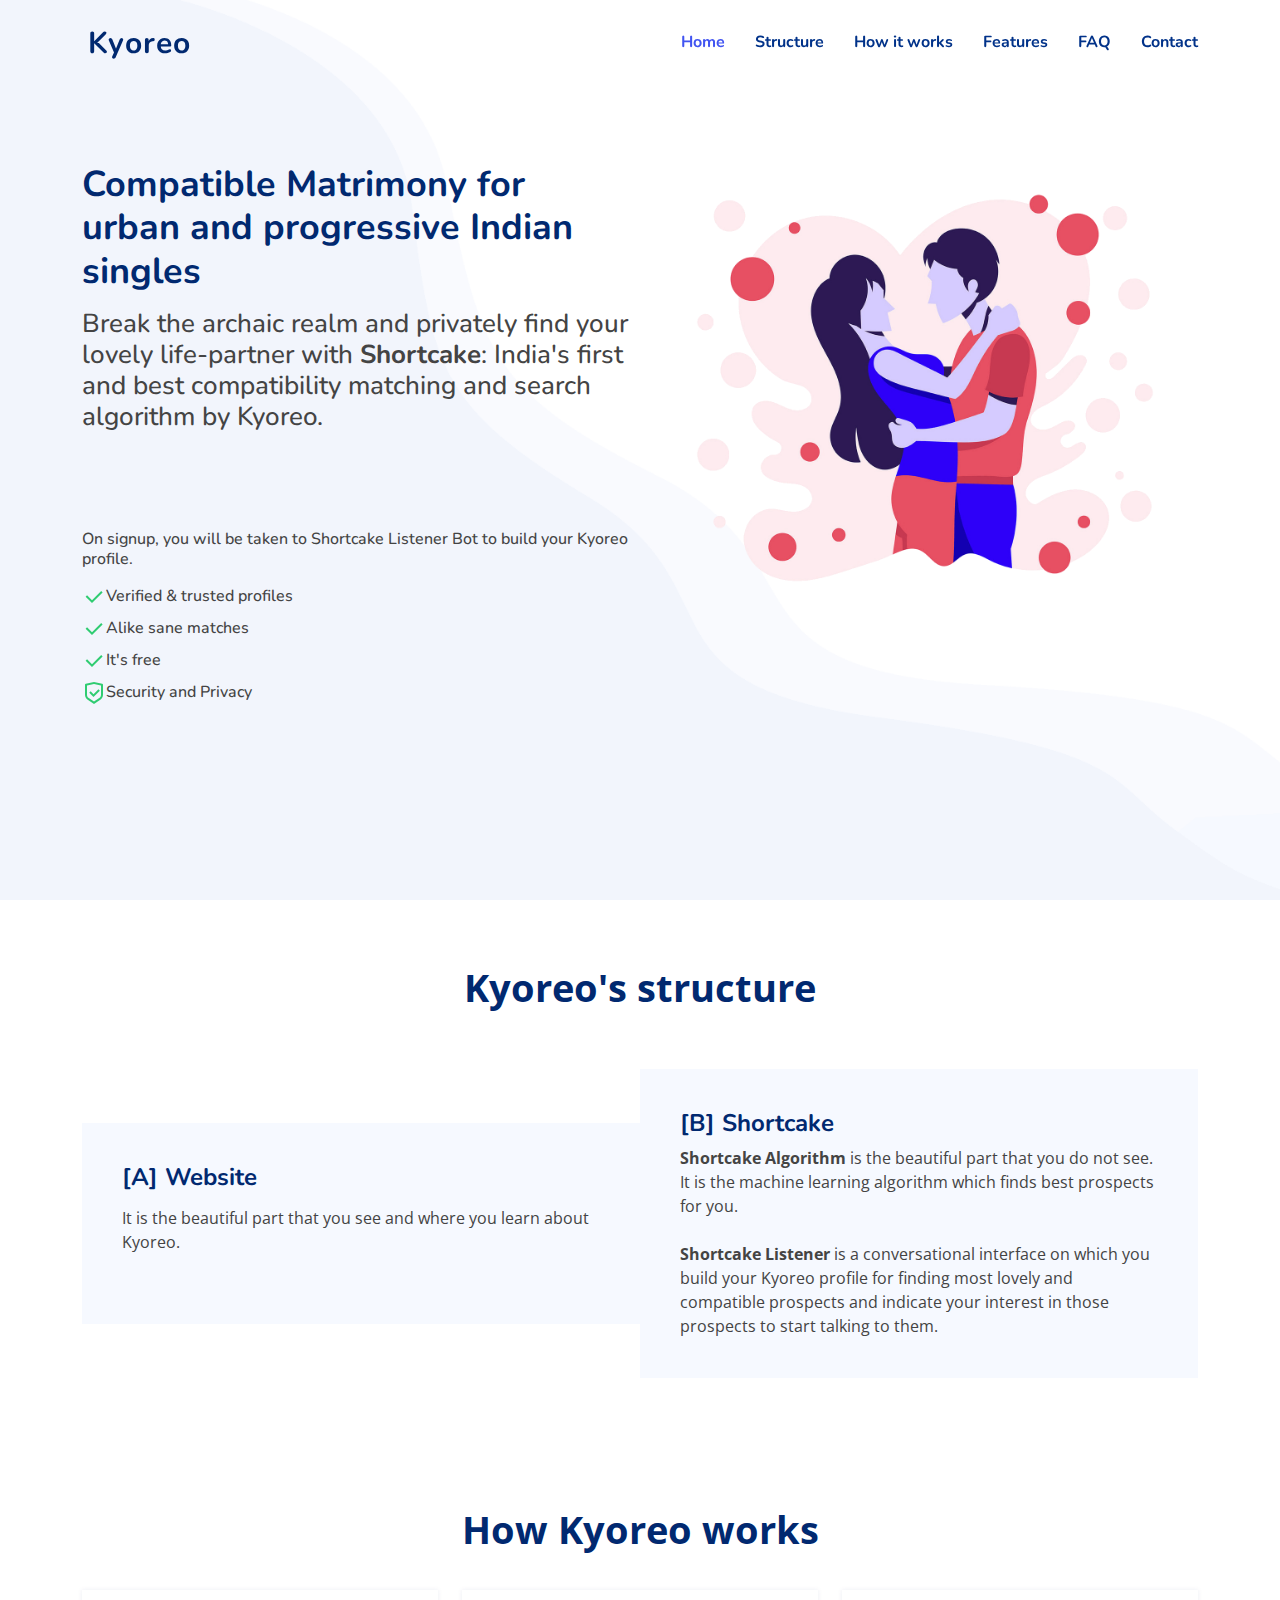
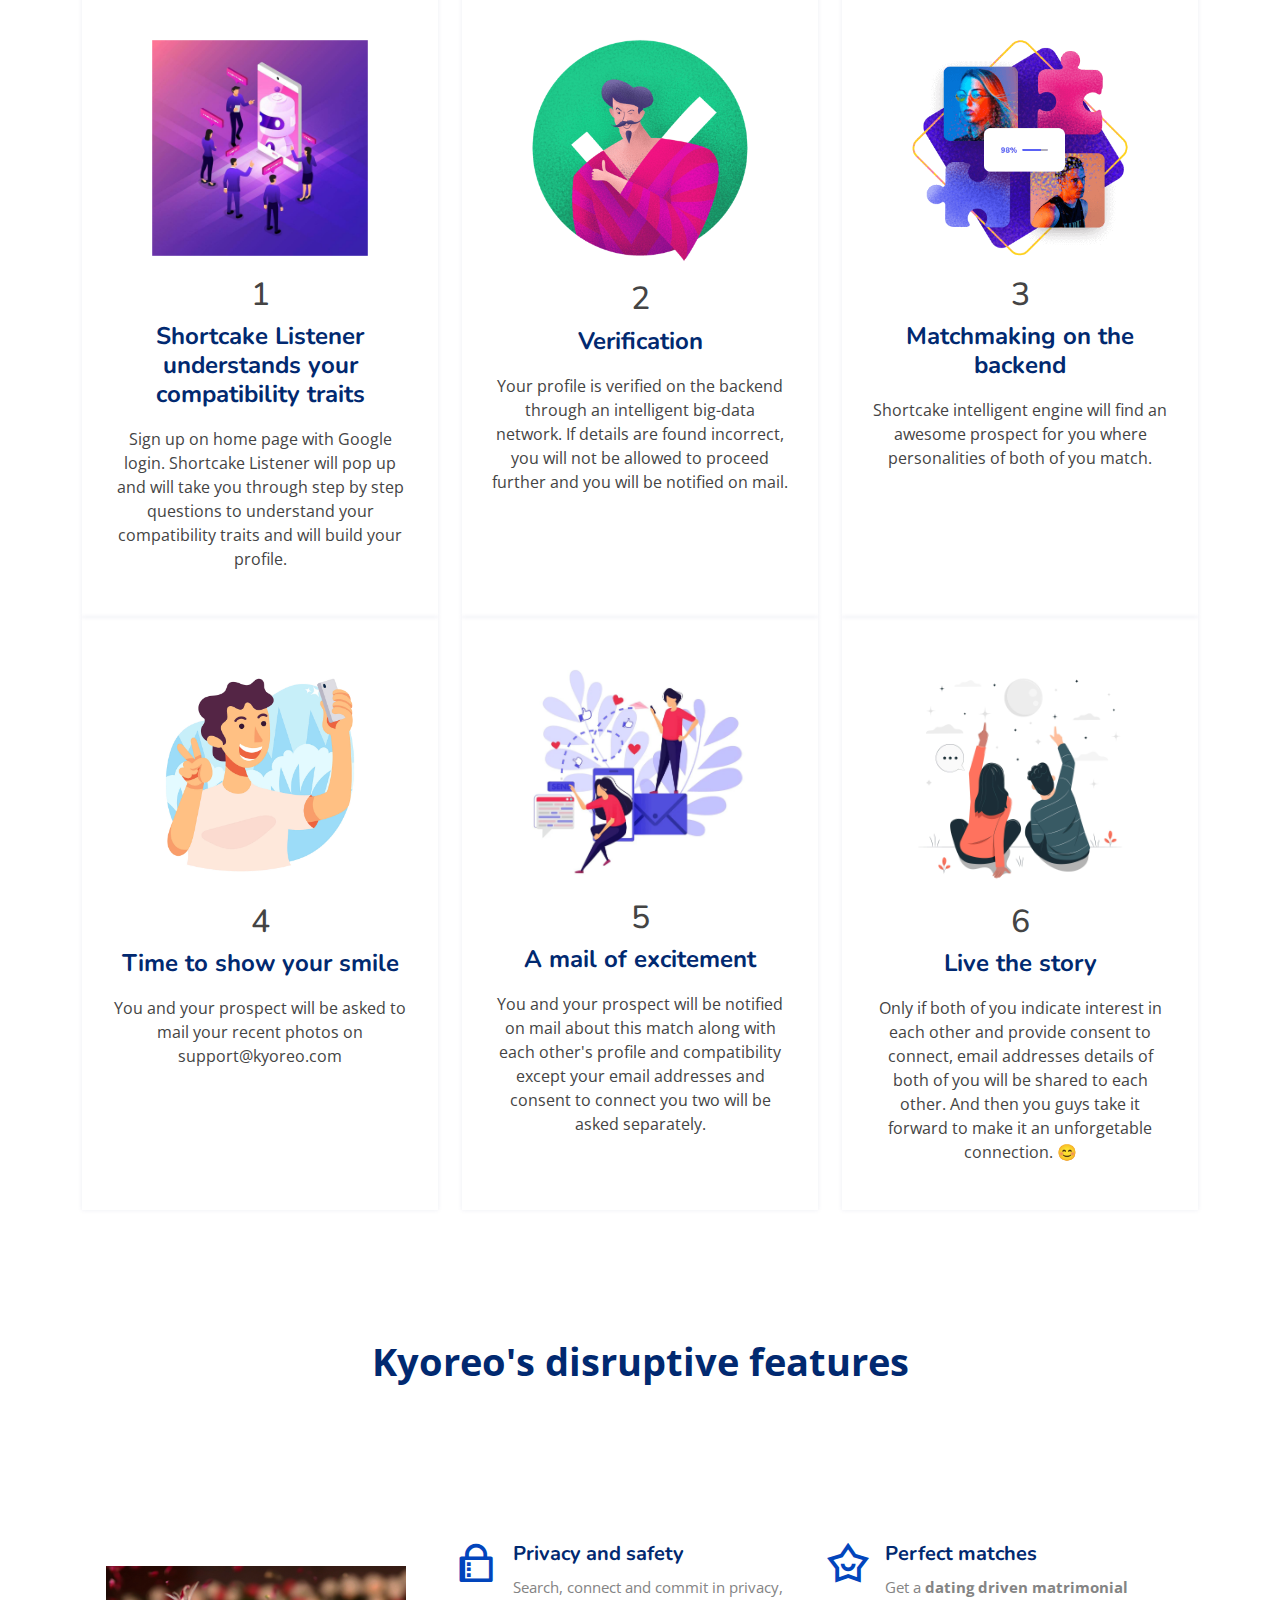
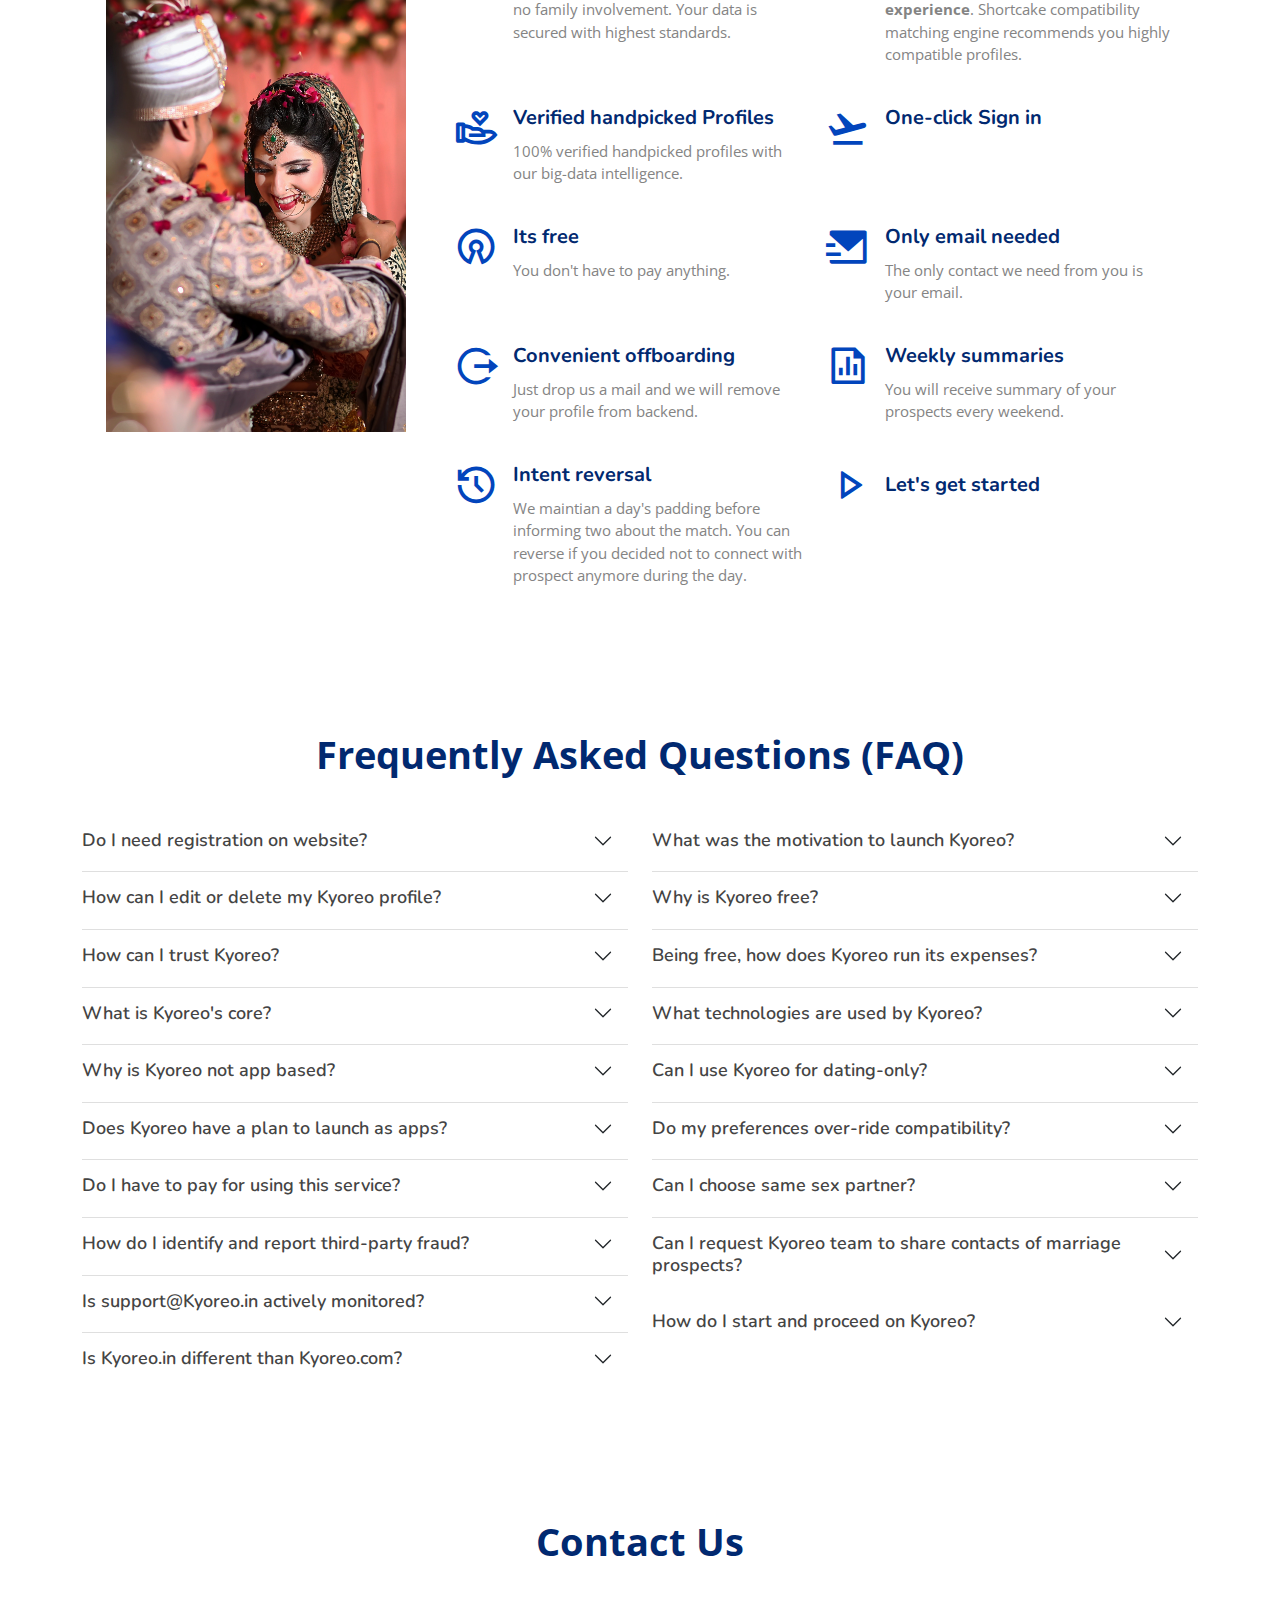
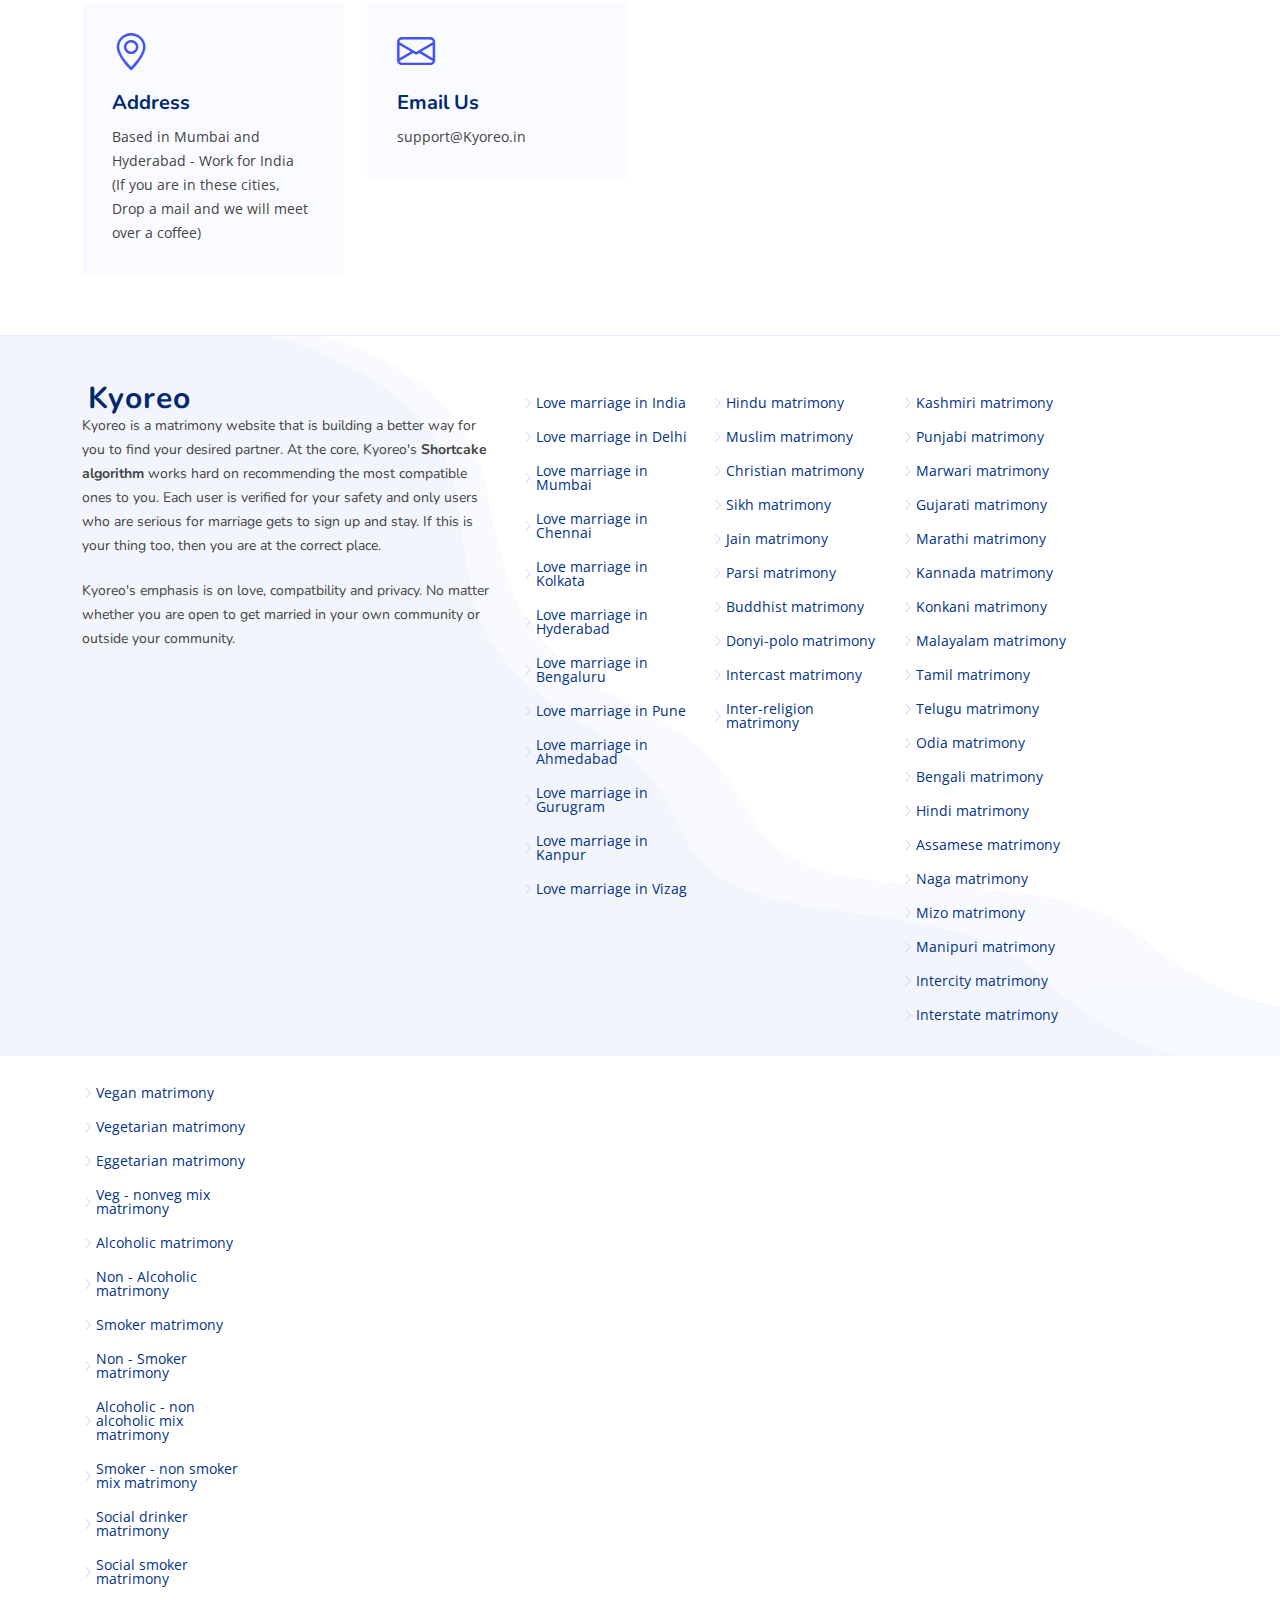
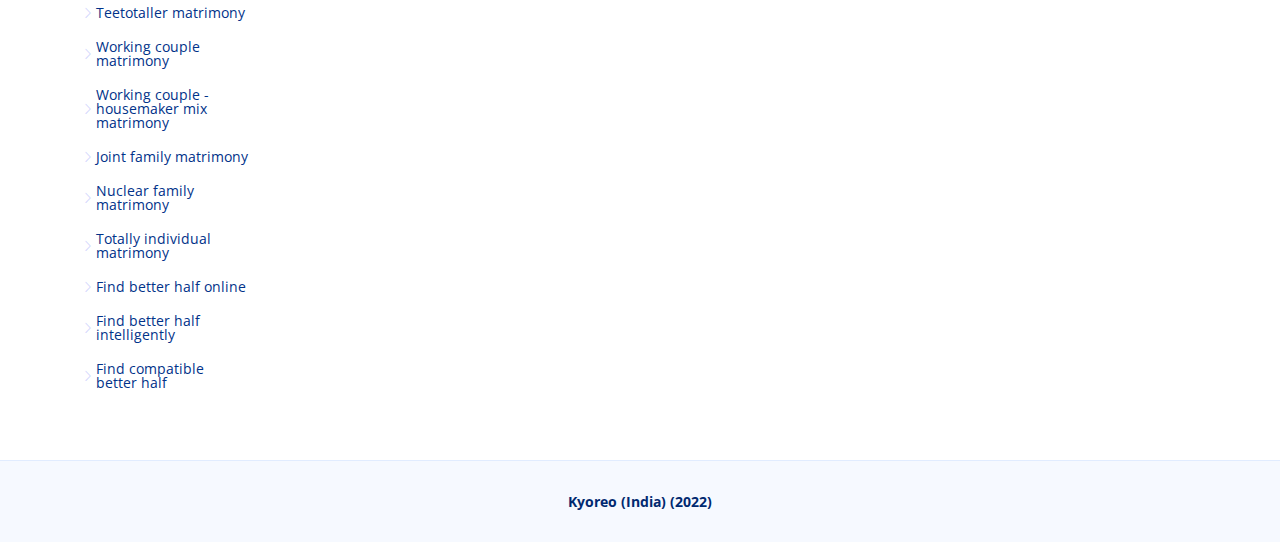
==== commit 35f94b7c: "Update index.html" ====
--- a/index.html
+++ b/index.html
@@ -5,55 +5,20 @@
 
   <meta content="width=device-width, initial-scale=1.0" name="viewport">
 
-  <title>Marrily - The only matrimonial you will need once ever - Best matrimony for urban and progressive Indians</title>
-
-  <meta content="Marrily - The only matrimonial you will need once ever - Best matrimony for urban and progressive Indians" name="description">
-
-  <meta content="Marrily - The only matrimonial you will need once ever - Best matrimony for urban and progressive Indians" name="keywords">
+  <title>Kyoreo - The only matrimonial you will need once ever - Best matrimony for urban and progressive Indians</title>
+
+  <meta content="Kyoreo - The only matrimonial you will need once ever - Best matrimony for urban and progressive Indians" name="description">
+
+  <meta content="Kyoreo - The only matrimonial you will need once ever - Best matrimony for urban and progressive Indians" name="keywords">
 
   <meta name="google-signin-client_id" content="289524392413-qq3a3imtbrcm0qhguu03c983ato4ciaj.apps.googleusercontent.com">
 
   <script src="https://ajax.googleapis.com/ajax/libs/jquery/3.5.1/jquery.min.js"></script>
 
 
-    <!-- Global site tag (gtag.js) - Google Analytics -->
-    <script async src="https://www.googletagmanager.com/gtag/js?id=UA-207280728-1">
-    </script>
-    <script>
-      window.dataLayer = window.dataLayer || [];
-      function gtag(){dataLayer.push(arguments);}
-      gtag('js', new Date());
-      gtag('config', 'UA-207280728-1');
-    </script>
-    <!-- End Global site tag (gtag.js) - Google Analytics -->
-
-    <!-- OneSignal notification -->
-    <script src="https://cdn.onesignal.com/sdks/OneSignalSDK.js" async=""></script>
-    <script>
-      window.OneSignal = window.OneSignal || [];
-      OneSignal.push(function() {
-        OneSignal.init({
-          appId: "a774ec79-b114-40ea-8d1f-7ea140e80459",
-        });
-      });
-    </script>
-    <!-- End OneSignal notification -->
-
-    <!-- Begin Inspectlet Asynchronous Code -->
-    <script type="text/javascript">
-    (function() {
-    window.__insp = window.__insp || [];
-    __insp.push(['wid', 1639656669]);
-    var ldinsp = function(){
-    if(typeof window.__inspld != "undefined") return; window.__inspld = 1; var insp = document.createElement('script'); insp.type = 'text/javascript'; insp.async = true; insp.id = "inspsync"; insp.src = ('https:' == document.location.protocol ? 'https' : 'http') + '://cdn.inspectlet.com/inspectlet.js?wid=1639656669&r=' + Math.floor(new Date().getTime()/3600000); var x = document.getElementsByTagName('script')[0]; x.parentNode.insertBefore(insp, x); };
-    setTimeout(ldinsp, 0);
-    })();
-    </script>
-    <!-- End Inspectlet Asynchronous Code -->
-
   <!-- Favicons -->
-  <link href="assets/img/marrily-logo.png" rel="icon">
-  <link href="assets/img/marrily-logo.png" rel="apple-touch-icon">
+  <link href="assets/img/Kyoreo-logo.png" rel="icon">
+  <link href="assets/img/Kyoreo-logo.png" rel="apple-touch-icon">
 
   <!-- Google Fonts -->
   <link href="https://fonts.googleapis.com/css?family=Open+Sans:300,300i,400,400i,600,600i,700,700i|Nunito:300,300i,400,400i,600,600i,700,700i" rel="stylesheet">
@@ -92,7 +57,7 @@
             auth2.signOut();
             const signoutElement = document.getElementById('signout');
             signoutElement.innerHTML ='';
-            signInPostInstruction.innerText = "After signing in, you will be redirected to Marrily's Shortcake Listener Bot where you will build your Marrily profile."
+            signInPostInstruction.innerText = "After signing in, you will be redirected to Kyoreo's Shortcake Listener Bot where you will build your Kyoreo profile."
         }
 
         function onSignedIn(googleUser) {
@@ -115,8 +80,8 @@
     <div class="container-fluid container-xl d-flex align-items-center justify-content-between">
 
       <a href="#" class="logo d-flex align-items-center">
-        <img src="assets/img/marrily-logo.png" alt="">
-        <span>Marrily</span>
+        <img src="assets/img/Kyoreo-logo.png" alt="">
+        <span>Kyoreo</span>
       </a>
 
       <script src="https://static.landbot.io/landbot-widget/landbot-widget-1.0.0.js">
@@ -145,12 +110,12 @@
       <div class="row">
         <div class="col-lg-6 d-flex flex-column justify-content-center">
           <h1 data-aos="fade-up">Compatible Matrimony for urban and progressive <span id="geotarget">Indian</span> singles</h1>
-          <h2 data-aos="fade-up" data-aos-delay="400">Break the archaic realm and privately find your lovely life-partner with <b>Shortcake</b>: India's first and best compatibility matching and search algorithm by Marrily.</h2>
+          <h2 data-aos="fade-up" data-aos-delay="400">Break the archaic realm and privately find your lovely life-partner with <b>Shortcake</b>: India's first and best compatibility matching and search algorithm by Kyoreo.</h2>
           <div class="text-center text-lg-start">
               <div class="btn-get-started-google scrollto d-inline-flex align-items-center justify-content-center align-self-center" onclick="unlockScroll()">
                   <div class="g-signin2" data-onsuccess="onSignedIn" data-theme="dark" data-longtitle="true" style="width:240px; height:50px"></div>
               </div>
-              <h6 id="signInPostInstruction" data-aos="fade-up" data-aos-delay="400">On signup, you will be taken to Shortcake Listener Bot to build your Marrily profile.</h6>
+              <h6 id="signInPostInstruction" data-aos="fade-up" data-aos-delay="400">On signup, you will be taken to Shortcake Listener Bot to build your Kyoreo profile.</h6>
               <p><a href="#" onclick="signOut();" id="signout"></a></p>
             </div>
             <div data-aos="fade-up" data-aos-delay="400">
@@ -179,7 +144,7 @@
     <section id="structure" class="about">
 
       <header class="section-header">
-        <p>Marrily's structure</p>
+        <p>Kyoreo's structure</p>
       </header>
 
       <div class="container" data-aos="fade-up">
@@ -189,7 +154,7 @@
             <div class="content">
               <h2>[A] Website</h2>
               <p>
-                It is the beautiful part that you see and where you learn about Marrily.
+                It is the beautiful part that you see and where you learn about Kyoreo.
               </p>
             </div>
           </div>
@@ -198,7 +163,7 @@
             <div class="content">
               <h2>[B] Shortcake</h2>
                 <b>Shortcake Algorithm</b> is the beautiful part that you do not see. It is the machine learning algorithm which finds best prospects for you.<br><br>
-                <b>Shortcake Listener</b> is a conversational interface on which you build your Marrily profile for finding most lovely and compatible prospects and indicate your interest in those prospects to start talking to them.<br>
+                <b>Shortcake Listener</b> is a conversational interface on which you build your Kyoreo profile for finding most lovely and compatible prospects and indicate your interest in those prospects to start talking to them.<br>
             </div>
           </div>
 
@@ -213,7 +178,7 @@
       <div id="howitworks" class="container" data-aos="fade-up">
 
         <header class="section-header">
-          <p>How Marrily works</p>
+          <p>How Kyoreo works</p>
         </header>
 
         <div class="row">
@@ -250,7 +215,7 @@
               <img src="assets/img/values-4.jpg" class="img-fluid" alt="">
               <h2>4</h2>
               <h3>Time to show your smile</h3>
-              <p>You and your prospect will be asked to mail your recent photos on support@marrily.in</p>
+              <p>You and your prospect will be asked to mail your recent photos on support@kyoreo.com</p>
             </div>
           </div>
 
@@ -279,7 +244,7 @@
     <section class="features">
       <div id="featuresandfunctions" class="container" data-aos="fade-up">
         <header class="section-header">
-          <p>Marrily's disruptive features</p>
+          <p>Kyoreo's disruptive features</p>
         </header>
 
         <!-- Feature Icons -->
@@ -392,7 +357,7 @@
                 </h2>
                 <div id="faq-content-1" class="accordion-collapse collapse" data-bs-parent="#faqlist1">
                   <div class="accordion-body">
-                    No. Your profile will be created after you provide your email ID to Shortcake Listener. This will be required once in lifetime and your profile will be stored in Marrily's server.
+                    No. Your profile will be created after you provide your email ID to Shortcake Listener. This will be required once in lifetime and your profile will be stored in Kyoreo's server.
                   </div>
                 </div>
               </div>
@@ -400,12 +365,12 @@
               <div class="accordion-item">
                 <h2 class="accordion-header">
                   <button class="accordion-button collapsed" type="button" data-bs-toggle="collapse" data-bs-target="#faq-content-2">
-                    How can I edit or delete my Marrily profile?
+                    How can I edit or delete my Kyoreo profile?
                   </button>
                 </h2>
                 <div id="faq-content-2" class="accordion-collapse collapse" data-bs-parent="#faqlist1">
                   <div class="accordion-body">
-                    You can send a request on support@marrily.in to delete your profile or if any updates are required.
+                    You can send a request on support@Kyoreo.in to delete your profile or if any updates are required.
                   </div>
                 </div>
               </div>
@@ -413,12 +378,12 @@
               <div class="accordion-item">
                 <h2 class="accordion-header">
                   <button class="accordion-button collapsed" type="button" data-bs-toggle="collapse" data-bs-target="#faq-content-3">
-                    How can I trust Marrily?
+                    How can I trust Kyoreo?
                   </button>
                 </h2>
                 <div id="faq-content-3" class="accordion-collapse collapse" data-bs-parent="#faqlist1">
                   <div class="accordion-body">
-                    If you are new to Marrily and have not heard of it before, naturally we need to prove our environment of trust. There are few ways - (1) Go through <a href="#services"><u>media coverage</u></a>, (2) See the <a href="#testimonials"><u>real testimonials of users</u></a>, (3) Go through LinkedIn and Instagram profiles of your prospects - URL to these profiles will be provided to you as they are matched to you, (4) We will not collect your phone number as we have built a business model that does not need a phone number, (5) We are resurrecting and we want to grow large along with your success in match finding, so we need your trust now and forever, hence all your data remains safe with us. Well you can hire a hacker and if the hacker is able to get your details, the entire hacker's fee and penalty for your data breach is on us! We assure this won't happen &#128522;
+                    If you are new to Kyoreo and have not heard of it before, naturally we need to prove our environment of trust. There are few ways - (1) Go through <a href="#services"><u>media coverage</u></a>, (2) See the <a href="#testimonials"><u>real testimonials of users</u></a>, (3) Go through LinkedIn and Instagram profiles of your prospects - URL to these profiles will be provided to you as they are matched to you, (4) We will not collect your phone number as we have built a business model that does not need a phone number, (5) We are resurrecting and we want to grow large along with your success in match finding, so we need your trust now and forever, hence all your data remains safe with us. Well you can hire a hacker and if the hacker is able to get your details, the entire hacker's fee and penalty for your data breach is on us! We assure this won't happen &#128522;
                   </div>
                 </div>
               </div>
@@ -426,12 +391,12 @@
               <div class="accordion-item">
                 <h2 class="accordion-header">
                   <button class="accordion-button collapsed" type="button" data-bs-toggle="collapse" data-bs-target="#faq-content-4">
-                    What is Marrily's core?
+                    What is Kyoreo's core?
                   </button>
                 </h2>
                 <div id="faq-content-4" class="accordion-collapse collapse" data-bs-parent="#faqlist1">
                   <div class="accordion-body">
-                    Marrily is a matrimony website that is building a better way for you to find your desired partner. At the core, Marrily's <b>Shortcake algorithm</b> works hard on recommending the most compatible ones to you. Each user is verified for your safety and only users who are serious for marriage gets to sign up and stay. If this is your thing too, then you are at the correct place. Marrily's emphasis is on love, compatbility and privacy. No matter whether you are open to get married in your own community or outside your community.
+                    Kyoreo is a matrimony website that is building a better way for you to find your desired partner. At the core, Kyoreo's <b>Shortcake algorithm</b> works hard on recommending the most compatible ones to you. Each user is verified for your safety and only users who are serious for marriage gets to sign up and stay. If this is your thing too, then you are at the correct place. Kyoreo's emphasis is on love, compatbility and privacy. No matter whether you are open to get married in your own community or outside your community.
                   </div>
                 </div>
               </div>
@@ -439,7 +404,7 @@
               <div class="accordion-item">
                 <h2 class="accordion-header">
                   <button class="accordion-button collapsed" type="button" data-bs-toggle="collapse" data-bs-target="#faq-content-5">
-                    Why is Marrily not app based?
+                    Why is Kyoreo not app based?
                   </button>
                 </h2>
                 <div id="faq-content-5" class="accordion-collapse collapse" data-bs-parent="#faqlist1">
@@ -452,12 +417,12 @@
               <div class="accordion-item">
                 <h2 class="accordion-header">
                   <button class="accordion-button collapsed" type="button" data-bs-toggle="collapse" data-bs-target="#faq-content-6">
-                    Does Marrily have a plan to launch as apps?
+                    Does Kyoreo have a plan to launch as apps?
                   </button>
                 </h2>
                 <div id="faq-content-6" class="accordion-collapse collapse" data-bs-parent="#faqlist1">
                   <div class="accordion-body">
-                    This is not a part of our immediate strategy as our focus is on making Shortcake algorithm best in searching partner and matching compatibility while keeping the service cost effective. If you have a profile on Marrily, which you can build with Shortcake Listener, you will be notified if Marrily gets available on app.
+                    This is not a part of our immediate strategy as our focus is on making Shortcake algorithm best in searching partner and matching compatibility while keeping the service cost effective. If you have a profile on Kyoreo, which you can build with Shortcake Listener, you will be notified if Kyoreo gets available on app.
                   </div>
                 </div>
               </div>
@@ -483,7 +448,7 @@
                 </h2>
                 <div id="faq-content-8" class="accordion-collapse collapse" data-bs-parent="#faqlist1">
                   <div class="accordion-body">
-                    Marrily will never call you. Marrily will only send communications through support@marrily.in email address. Marrily will never ask you your payment details. If you ever receive a call, an email from some other email address, then you are requetsted not to respond. Write down a mail to support@marrily.in explaining the fraud case and we will do our best to protect you from this.
+                    Kyoreo will never call you. Kyoreo will only send communications through support@Kyoreo.in email address. Kyoreo will never ask you your payment details. If you ever receive a call, an email from some other email address, then you are requetsted not to respond. Write down a mail to support@Kyoreo.in explaining the fraud case and we will do our best to protect you from this.
                   </div>
                 </div>
               </div>
@@ -491,7 +456,7 @@
               <div class="accordion-item">
                 <h2 class="accordion-header">
                   <button class="accordion-button collapsed" type="button" data-bs-toggle="collapse" data-bs-target="#faq-content-9">
-                    Is support@marrily.in actively monitored?
+                    Is support@Kyoreo.in actively monitored?
                   </button>
                 </h2>
                 <div id="faq-content-9" class="accordion-collapse collapse" data-bs-parent="#faqlist1">
@@ -504,12 +469,12 @@
               <div class="accordion-item">
                 <h2 class="accordion-header">
                   <button class="accordion-button collapsed" type="button" data-bs-toggle="collapse" data-bs-target="#faq-content-15">
-                    Is marrily.in different than marrily.com?
+                    Is Kyoreo.in different than Kyoreo.com?
                   </button>
                 </h2>
                 <div id="faq-content-15" class="accordion-collapse collapse" data-bs-parent="#faqlist1">
                   <div class="accordion-body">
-                    Totally different. We do not have any association with marrily.com website. Whereas dotcom website is based in US and are 100% into wedding planning, we are based in India and are 100% into compatible matchmaking.
+                    Totally different. We do not have any association with Kyoreo.com website. Whereas dotcom website is based in US and are 100% into wedding planning, we are based in India and are 100% into compatible matchmaking.
                   </div>
                 </div>
               </div>
@@ -525,12 +490,12 @@
               <div class="accordion-item">
                 <h2 class="accordion-header">
                   <button class="accordion-button collapsed" type="button" data-bs-toggle="collapse" data-bs-target="#faq2-content-3">
-                    What was the motivation to launch Marrily?
+                    What was the motivation to launch Kyoreo?
                   </button>
                 </h2>
                 <div id="faq2-content-3" class="accordion-collapse collapse" data-bs-parent="#faqlist2">
                   <div class="accordion-body">
-                    Founders had observed a gap in society after listening to rather unfunny incidences of matrimonial search by their friends through existing websites and apps, relatives and people whom they were dating. Marrily was launched with an entrepreneurial initiative to fill this gap and making the experience of finding your better half like a breathe of fresh air.
+                    Founders had observed a gap in society after listening to rather unfunny incidences of matrimonial search by their friends through existing websites and apps, relatives and people whom they were dating. Kyoreo was launched with an entrepreneurial initiative to fill this gap and making the experience of finding your better half like a breathe of fresh air.
                   </div>
                 </div>
               </div>
@@ -538,12 +503,12 @@
               <div class="accordion-item">
                 <h2 class="accordion-header">
                   <button class="accordion-button collapsed" type="button" data-bs-toggle="collapse" data-bs-target="#faq2-content-5">
-                    Why is Marrily free?
+                    Why is Kyoreo free?
                   </button>
                 </h2>
                 <div id="faq2-content-5" class="accordion-collapse collapse" data-bs-parent="#faqlist2">
                   <div class="accordion-body">
-                    At Marrily, we believe that if you marry for love and your betterhalf is compatible, life is happy for you. Now think of it on a larger social scale. More compatible weddings can remove many social problems of India like relation with inlaws, relation with child, corruption, and improve productivity of a married person. So we intend to keep every segment of society empowered to use this service without thinking of payment.
+                    At Kyoreo, we believe that if you marry for love and your betterhalf is compatible, life is happy for you. Now think of it on a larger social scale. More compatible weddings can remove many social problems of India like relation with inlaws, relation with child, corruption, and improve productivity of a married person. So we intend to keep every segment of society empowered to use this service without thinking of payment.
                   </div>
                 </div>
               </div>
@@ -551,7 +516,7 @@
               <div class="accordion-item">
                 <h2 class="accordion-header">
                   <button class="accordion-button collapsed" type="button" data-bs-toggle="collapse" data-bs-target="#faq2-content-6">
-                    Being free, how does Marrily run its expenses?
+                    Being free, how does Kyoreo run its expenses?
                   </button>
                 </h2>
                 <div id="faq2-content-6" class="accordion-collapse collapse" data-bs-parent="#faqlist2">
@@ -564,7 +529,7 @@
               <div class="accordion-item">
                 <h2 class="accordion-header">
                   <button class="accordion-button collapsed" type="button" data-bs-toggle="collapse" data-bs-target="#faq2-content-7">
-                    What technologies are used by Marrily?
+                    What technologies are used by Kyoreo?
                   </button>
                 </h2>
                 <div id="faq2-content-7" class="accordion-collapse collapse" data-bs-parent="#faqlist2">
@@ -577,12 +542,12 @@
               <div class="accordion-item">
                 <h2 class="accordion-header">
                   <button class="accordion-button collapsed" type="button" data-bs-toggle="collapse" data-bs-target="#faq2-content-8">
-                    Can I use Marrily for dating-only?
+                    Can I use Kyoreo for dating-only?
                   </button>
                 </h2>
                 <div id="faq2-content-8" class="accordion-collapse collapse" data-bs-parent="#faqlist2">
                   <div class="accordion-body">
-                    Well, Marrily gives you superpowers, and you are expected to use the superpowers to find your better-half to settle with. Don't use it as a dating-only platform, go beyond that. You have lot of dating apps like Tinder, Bumble, Truly-Madly, OkCupid, Happn etc. Use those apps if you want just a date. Use Marrily for good things beyond dating: connect > date > commit > marry.
+                    Well, Kyoreo gives you superpowers, and you are expected to use the superpowers to find your better-half to settle with. Don't use it as a dating-only platform, go beyond that. You have lot of dating apps like Tinder, Bumble, Truly-Madly, OkCupid, Happn etc. Use those apps if you want just a date. Use Kyoreo for good things beyond dating: connect > date > commit > marry.
                   </div>
                 </div>
               </div>
@@ -608,7 +573,7 @@
                 </h2>
                 <div id="faq2-content-10" class="accordion-collapse collapse" data-bs-parent="#faqlist2">
                   <div class="accordion-body">
-                    Section 377 of Indian Penal Code maintains same sex marriages to be illegal. Unfortunately, therefore Marrily does not have this facility.
+                    Section 377 of Indian Penal Code maintains same sex marriages to be illegal. Unfortunately, therefore Kyoreo does not have this facility.
                   </div>
                 </div>
               </div>
@@ -616,19 +581,19 @@
               <div class="accordion-item">
                 <h2 class="accordion-header">
                   <button class="accordion-button collapsed" type="button" data-bs-toggle="collapse" data-bs-target="#faq2-content-11">
-                    Can I request Marrily team to share contacts of marriage prospects?
+                    Can I request Kyoreo team to share contacts of marriage prospects?
                   </button>
                 </h2>
                 <div id="faq2-content-11" class="accordion-collapse collapse" data-bs-parent="#faqlist2">
                   <div class="accordion-body">
-                    No. Marrily does not entertain any such requests. Marrily does not work like a marriage bureau or marriage society. Marrily is an new-age automated service that finds prospects compatible for you as your better-half and works in a systematic way. Know more about its working <a href="#howitworks">here</a>. Please note that requests to share contact details of wedding prospects will be ignored and you will receive no response to such requests.
+                    No. Kyoreo does not entertain any such requests. Kyoreo does not work like a marriage bureau or marriage society. Kyoreo is an new-age automated service that finds prospects compatible for you as your better-half and works in a systematic way. Know more about its working <a href="#howitworks">here</a>. Please note that requests to share contact details of wedding prospects will be ignored and you will receive no response to such requests.
                   </div>
                 </div>
 
                 <div class="accordion-item">
                 <h2 class="accordion-header">
                   <button class="accordion-button collapsed" type="button" data-bs-toggle="collapse" data-bs-target="#faq2-content-12">
-                    How do I start and proceed on marrily?
+                    How do I start and proceed on Kyoreo?
                   </button>
                 </h2>
                 <div id="faq2-content-12" class="accordion-collapse collapse" data-bs-parent="#faqlist2">
@@ -722,7 +687,7 @@
                 <div class="info-box">
                   <i class="bi bi-envelope"></i>
                   <h3>Email Us</h3>
-                  <p>support@marrily.in</p>
+                  <p>support@Kyoreo.in</p>
                 </div>
               </div>
             </div>
@@ -744,95 +709,95 @@
         <div class="row gy-4">
           <div class="col-lg-5 col-md-12 footer-info">
             <a href="#" onclick="lockScroll()" class="logo d-flex align-items-center">
-              <img src="assets/img/marrily-logo.png" alt="">
-              <span>Marrily</span>
+              <img src="assets/img/Kyoreo-logo.png" alt="">
+              <span>Kyoreo</span>
             </a>
-            <p>Marrily is a matrimony website that is building a better way for you to find your desired partner. At the core, Marrily's <b>Shortcake algorithm</b> works hard on recommending the most compatible ones to you. Each user is verified for your safety and only users who are serious for marriage gets to sign up and stay. If this is your thing too, then you are at the correct place.</p>
+            <p>Kyoreo is a matrimony website that is building a better way for you to find your desired partner. At the core, Kyoreo's <b>Shortcake algorithm</b> works hard on recommending the most compatible ones to you. Each user is verified for your safety and only users who are serious for marriage gets to sign up and stay. If this is your thing too, then you are at the correct place.</p>
             <br>
-            <p>Marrily's emphasis is on love, compatbility and privacy. No matter whether you are open to get married in your own community or outside your community.</p>
+            <p>Kyoreo's emphasis is on love, compatbility and privacy. No matter whether you are open to get married in your own community or outside your community.</p>
 
           </div>
 
           <div class="col-lg-2 col-6 footer-links">
             <ul>
-              <li><i class="bi bi-chevron-right"></i> <a href="https://marrily.in/love-marriage-in-india">Love marriage in India</a></li>
-              <li><i class="bi bi-chevron-right"></i> <a href="https://marrily.in/love-marriage-in-delhi">Love marriage in Delhi</a></li>
-              <li><i class="bi bi-chevron-right"></i> <a href="https://marrily.in/love-marriage-in-mumbai">Love marriage in Mumbai</a></li>
-              <li><i class="bi bi-chevron-right"></i> <a href="https://marrily.in/love-marriage-in-chennai">Love marriage in Chennai</a></li>
-              <li><i class="bi bi-chevron-right"></i> <a href="https://marrily.in/love-marriage-in-kolkata">Love marriage in Kolkata</a></li>
-              <li><i class="bi bi-chevron-right"></i> <a href="https://marrily.in/love-marriage-in-hyderabad">Love marriage in Hyderabad</a></li>
-              <li><i class="bi bi-chevron-right"></i> <a href="https://marrily.in/love-marriage-in-bengaluru">Love marriage in Bengaluru</a></li>
-              <li><i class="bi bi-chevron-right"></i> <a href="https://marrily.in/love-marriage-in-pune">Love marriage in Pune</a></li>
-              <li><i class="bi bi-chevron-right"></i> <a href="https://marrily.in/love-marriage-in-ahmedabad">Love marriage in Ahmedabad</a></li>
-              <li><i class="bi bi-chevron-right"></i> <a href="https://marrily.in/love-marriage-in-gurugram">Love marriage in Gurugram</a></li>
-              <li><i class="bi bi-chevron-right"></i> <a href="https://marrily.in/love-marriage-in-kanpur">Love marriage in Kanpur</a></li>
-              <li><i class="bi bi-chevron-right"></i> <a href="https://marrily.in/love-marriage-in-vizag">Love marriage in Vizag</a></li>
+              <li><i class="bi bi-chevron-right"></i> <a href="https://Kyoreo.in/love-marriage-in-india">Love marriage in India</a></li>
+              <li><i class="bi bi-chevron-right"></i> <a href="https://Kyoreo.in/love-marriage-in-delhi">Love marriage in Delhi</a></li>
+              <li><i class="bi bi-chevron-right"></i> <a href="https://Kyoreo.in/love-marriage-in-mumbai">Love marriage in Mumbai</a></li>
+              <li><i class="bi bi-chevron-right"></i> <a href="https://Kyoreo.in/love-marriage-in-chennai">Love marriage in Chennai</a></li>
+              <li><i class="bi bi-chevron-right"></i> <a href="https://Kyoreo.in/love-marriage-in-kolkata">Love marriage in Kolkata</a></li>
+              <li><i class="bi bi-chevron-right"></i> <a href="https://Kyoreo.in/love-marriage-in-hyderabad">Love marriage in Hyderabad</a></li>
+              <li><i class="bi bi-chevron-right"></i> <a href="https://Kyoreo.in/love-marriage-in-bengaluru">Love marriage in Bengaluru</a></li>
+              <li><i class="bi bi-chevron-right"></i> <a href="https://Kyoreo.in/love-marriage-in-pune">Love marriage in Pune</a></li>
+              <li><i class="bi bi-chevron-right"></i> <a href="https://Kyoreo.in/love-marriage-in-ahmedabad">Love marriage in Ahmedabad</a></li>
+              <li><i class="bi bi-chevron-right"></i> <a href="https://Kyoreo.in/love-marriage-in-gurugram">Love marriage in Gurugram</a></li>
+              <li><i class="bi bi-chevron-right"></i> <a href="https://Kyoreo.in/love-marriage-in-kanpur">Love marriage in Kanpur</a></li>
+              <li><i class="bi bi-chevron-right"></i> <a href="https://Kyoreo.in/love-marriage-in-vizag">Love marriage in Vizag</a></li>
 
             </ul>
           </div>
 
           <div class="col-lg-2 col-6 footer-links">
             <ul>
-              <li><i class="bi bi-chevron-right"></i> <a href="https://marrily.in/hindu-matrimony">Hindu matrimony</a></li>
-              <li><i class="bi bi-chevron-right"></i> <a href="https://marrily.in/muslim-matrimony">Muslim matrimony</a></li>
-              <li><i class="bi bi-chevron-right"></i> <a href="https://marrily.in/christian-matrimony">Christian matrimony</a></li>
-              <li><i class="bi bi-chevron-right"></i> <a href="https://marrily.in/sikh-matrimony">Sikh matrimony</a></li>
-              <li><i class="bi bi-chevron-right"></i> <a href="https://marrily.in/jain-matrimony">Jain matrimony</a></li>
-              <li><i class="bi bi-chevron-right"></i> <a href="https://marrily.in/parsi-matrimony">Parsi matrimony</a></li>
-              <li><i class="bi bi-chevron-right"></i> <a href="https://marrily.in/buddhist-matrimony">Buddhist matrimony</a></li>
-              <li><i class="bi bi-chevron-right"></i> <a href="https://marrily.in/donyi-polo-matrimony">Donyi-polo matrimony</a></li>
-              <li><i class="bi bi-chevron-right"></i> <a href="https://marrily.in/intercast-matrimony">Intercast matrimony</a></li>
-              <li><i class="bi bi-chevron-right"></i> <a href="https://marrily.in/inter-religion-matrimony">Inter-religion matrimony</a></li>
+              <li><i class="bi bi-chevron-right"></i> <a href="https://Kyoreo.in/hindu-matrimony">Hindu matrimony</a></li>
+              <li><i class="bi bi-chevron-right"></i> <a href="https://Kyoreo.in/muslim-matrimony">Muslim matrimony</a></li>
+              <li><i class="bi bi-chevron-right"></i> <a href="https://Kyoreo.in/christian-matrimony">Christian matrimony</a></li>
+              <li><i class="bi bi-chevron-right"></i> <a href="https://Kyoreo.in/sikh-matrimony">Sikh matrimony</a></li>
+              <li><i class="bi bi-chevron-right"></i> <a href="https://Kyoreo.in/jain-matrimony">Jain matrimony</a></li>
+              <li><i class="bi bi-chevron-right"></i> <a href="https://Kyoreo.in/parsi-matrimony">Parsi matrimony</a></li>
+              <li><i class="bi bi-chevron-right"></i> <a href="https://Kyoreo.in/buddhist-matrimony">Buddhist matrimony</a></li>
+              <li><i class="bi bi-chevron-right"></i> <a href="https://Kyoreo.in/donyi-polo-matrimony">Donyi-polo matrimony</a></li>
+              <li><i class="bi bi-chevron-right"></i> <a href="https://Kyoreo.in/intercast-matrimony">Intercast matrimony</a></li>
+              <li><i class="bi bi-chevron-right"></i> <a href="https://Kyoreo.in/inter-religion-matrimony">Inter-religion matrimony</a></li>
             </ul>
           </div>
 
           <div class="col-lg-2 col-6 footer-links">
             <ul>
-              <li><i class="bi bi-chevron-right"></i> <a href="https://marrily.in/kashmiri-matrimony">Kashmiri matrimony</a></li>
-              <li><i class="bi bi-chevron-right"></i> <a href="https://marrily.in/punjabi-matrimony">Punjabi matrimony</a></li>
-              <li><i class="bi bi-chevron-right"></i> <a href="https://marrily.in/marwari-matrimony">Marwari matrimony</a></li>
-              <li><i class="bi bi-chevron-right"></i> <a href="https://marrily.in/gujarati-matrimony">Gujarati matrimony</a></li>
-              <li><i class="bi bi-chevron-right"></i> <a href="https://marrily.in/marathi-matrimony">Marathi matrimony</a></li>
-              <li><i class="bi bi-chevron-right"></i> <a href="https://marrily.in/kannada-matrimony">Kannada matrimony</a></li>
-              <li><i class="bi bi-chevron-right"></i> <a href="https://marrily.in/konkani-matrimony">Konkani matrimony</a></li>
-              <li><i class="bi bi-chevron-right"></i> <a href="https://marrily.in/malayalam-matrimony">Malayalam matrimony</a></li>
-              <li><i class="bi bi-chevron-right"></i> <a href="https://marrily.in/tamil-matrimony">Tamil matrimony</a></li>
-              <li><i class="bi bi-chevron-right"></i> <a href="https://marrily.in/telugu-matrimony">Telugu matrimony</a></li>
-              <li><i class="bi bi-chevron-right"></i> <a href="https://marrily.in/odia-matrimony">Odia matrimony</a></li>
-              <li><i class="bi bi-chevron-right"></i> <a href="https://marrily.in/bengali-matrimony">Bengali matrimony</a></li>
-              <li><i class="bi bi-chevron-right"></i> <a href="https://marrily.in/hindi-matrimony">Hindi matrimony</a></li>
-              <li><i class="bi bi-chevron-right"></i> <a href="https://marrily.in/assamese-matrimony">Assamese matrimony</a></li>
-              <li><i class="bi bi-chevron-right"></i> <a href="https://marrily.in/naga-matrimony">Naga matrimony</a></li>
-              <li><i class="bi bi-chevron-right"></i> <a href="https://marrily.in/mizo-matrimony">Mizo matrimony</a></li>
-              <li><i class="bi bi-chevron-right"></i> <a href="https://marrily.in/manipuri-matrimony">Manipuri matrimony</a></li>
-              <li><i class="bi bi-chevron-right"></i> <a href="https://marrily.in/intercity-matrimony">Intercity matrimony</a></li>
-              <li><i class="bi bi-chevron-right"></i> <a href="https://marrily.in/interstate-matrimony">Interstate matrimony</a></li>
+              <li><i class="bi bi-chevron-right"></i> <a href="https://Kyoreo.in/kashmiri-matrimony">Kashmiri matrimony</a></li>
+              <li><i class="bi bi-chevron-right"></i> <a href="https://Kyoreo.in/punjabi-matrimony">Punjabi matrimony</a></li>
+              <li><i class="bi bi-chevron-right"></i> <a href="https://Kyoreo.in/marwari-matrimony">Marwari matrimony</a></li>
+              <li><i class="bi bi-chevron-right"></i> <a href="https://Kyoreo.in/gujarati-matrimony">Gujarati matrimony</a></li>
+              <li><i class="bi bi-chevron-right"></i> <a href="https://Kyoreo.in/marathi-matrimony">Marathi matrimony</a></li>
+              <li><i class="bi bi-chevron-right"></i> <a href="https://Kyoreo.in/kannada-matrimony">Kannada matrimony</a></li>
+              <li><i class="bi bi-chevron-right"></i> <a href="https://Kyoreo.in/konkani-matrimony">Konkani matrimony</a></li>
+              <li><i class="bi bi-chevron-right"></i> <a href="https://Kyoreo.in/malayalam-matrimony">Malayalam matrimony</a></li>
+              <li><i class="bi bi-chevron-right"></i> <a href="https://Kyoreo.in/tamil-matrimony">Tamil matrimony</a></li>
+              <li><i class="bi bi-chevron-right"></i> <a href="https://Kyoreo.in/telugu-matrimony">Telugu matrimony</a></li>
+              <li><i class="bi bi-chevron-right"></i> <a href="https://Kyoreo.in/odia-matrimony">Odia matrimony</a></li>
+              <li><i class="bi bi-chevron-right"></i> <a href="https://Kyoreo.in/bengali-matrimony">Bengali matrimony</a></li>
+              <li><i class="bi bi-chevron-right"></i> <a href="https://Kyoreo.in/hindi-matrimony">Hindi matrimony</a></li>
+              <li><i class="bi bi-chevron-right"></i> <a href="https://Kyoreo.in/assamese-matrimony">Assamese matrimony</a></li>
+              <li><i class="bi bi-chevron-right"></i> <a href="https://Kyoreo.in/naga-matrimony">Naga matrimony</a></li>
+              <li><i class="bi bi-chevron-right"></i> <a href="https://Kyoreo.in/mizo-matrimony">Mizo matrimony</a></li>
+              <li><i class="bi bi-chevron-right"></i> <a href="https://Kyoreo.in/manipuri-matrimony">Manipuri matrimony</a></li>
+              <li><i class="bi bi-chevron-right"></i> <a href="https://Kyoreo.in/intercity-matrimony">Intercity matrimony</a></li>
+              <li><i class="bi bi-chevron-right"></i> <a href="https://Kyoreo.in/interstate-matrimony">Interstate matrimony</a></li>
             </ul>
           </div>
 
           <div class="col-lg-2 col-6 footer-links">
             <ul>
-              <li><i class="bi bi-chevron-right"></i> <a href="https://marrily.in/vegan-matrimony">Vegan matrimony</a></li>
-              <li><i class="bi bi-chevron-right"></i> <a href="https://marrily.in/vegetarian-matrimony">Vegetarian matrimony</a></li>
-              <li><i class="bi bi-chevron-right"></i> <a href="https://marrily.in/eggetarian-matrimony">Eggetarian matrimony</a></li>
-              <li><i class="bi bi-chevron-right"></i> <a href="https://marrily.in/veg-nonveg-mix-matrimony">Veg - nonveg mix matrimony</a></li>
-              <li><i class="bi bi-chevron-right"></i> <a href="https://marrily.in/alcoholic-matrimony">Alcoholic matrimony</a></li>
-              <li><i class="bi bi-chevron-right"></i> <a href="https://marrily.in/non-alcoholic-matrimony">Non - Alcoholic matrimony</a></li>
-              <li><i class="bi bi-chevron-right"></i> <a href="https://marrily.in/smoker-matrimony">Smoker matrimony</a></li>
-              <li><i class="bi bi-chevron-right"></i> <a href="https://marrily.in/non-smoker-matrimony">Non - Smoker matrimony</a></li>
-              <li><i class="bi bi-chevron-right"></i> <a href="https://marrily.in/alcoholic-non-alcoholic-mix-matrimony">Alcoholic - non alcoholic mix matrimony</a></li>
-              <li><i class="bi bi-chevron-right"></i> <a href="https://marrily.in/smoker-non-smoker-mix-matrimony">Smoker - non smoker mix matrimony</a></li>
-              <li><i class="bi bi-chevron-right"></i> <a href="https://marrily.in/social-drinker-matrimony">Social drinker matrimony</a></li>
-              <li><i class="bi bi-chevron-right"></i> <a href="https://marrily.in/social-smoker-matrimony">Social smoker matrimony</a></li>
-              <li><i class="bi bi-chevron-right"></i> <a href="https://marrily.in/teetotaller-matrimony">Teetotaller matrimony</a></li>
-              <li><i class="bi bi-chevron-right"></i> <a href="https://marrily.in/working-couple-matrimony">Working couple matrimony</a></li>
-              <li><i class="bi bi-chevron-right"></i> <a href="https://marrily.in/working-couple-housemaker-mix-matrimony">Working couple - housemaker mix matrimony</a></li>
-              <li><i class="bi bi-chevron-right"></i> <a href="https://marrily.in/joint-family-matrimony">Joint family matrimony</a></li>
-              <li><i class="bi bi-chevron-right"></i> <a href="https://marrily.in/nuclear-family-matrimony">Nuclear family matrimony</a></li>
-              <li><i class="bi bi-chevron-right"></i> <a href="https://marrily.in/totally-individual-matrimony">Totally individual matrimony</a></li>
-              <li><i class="bi bi-chevron-right"></i> <a href="https://marrily.in/betterhalf-online">Find better half online</a></li>
-              <li><i class="bi bi-chevron-right"></i> <a href="https://marrily.in/betterhalf-intelligently">Find better half intelligently</a></li>
-              <li><i class="bi bi-chevron-right"></i> <a href="https://marrily.in/compatible-betterhalf">Find compatible better half</a></li>
+              <li><i class="bi bi-chevron-right"></i> <a href="https://Kyoreo.in/vegan-matrimony">Vegan matrimony</a></li>
+              <li><i class="bi bi-chevron-right"></i> <a href="https://Kyoreo.in/vegetarian-matrimony">Vegetarian matrimony</a></li>
+              <li><i class="bi bi-chevron-right"></i> <a href="https://Kyoreo.in/eggetarian-matrimony">Eggetarian matrimony</a></li>
+              <li><i class="bi bi-chevron-right"></i> <a href="https://Kyoreo.in/veg-nonveg-mix-matrimony">Veg - nonveg mix matrimony</a></li>
+              <li><i class="bi bi-chevron-right"></i> <a href="https://Kyoreo.in/alcoholic-matrimony">Alcoholic matrimony</a></li>
+              <li><i class="bi bi-chevron-right"></i> <a href="https://Kyoreo.in/non-alcoholic-matrimony">Non - Alcoholic matrimony</a></li>
+              <li><i class="bi bi-chevron-right"></i> <a href="https://Kyoreo.in/smoker-matrimony">Smoker matrimony</a></li>
+              <li><i class="bi bi-chevron-right"></i> <a href="https://Kyoreo.in/non-smoker-matrimony">Non - Smoker matrimony</a></li>
+              <li><i class="bi bi-chevron-right"></i> <a href="https://Kyoreo.in/alcoholic-non-alcoholic-mix-matrimony">Alcoholic - non alcoholic mix matrimony</a></li>
+              <li><i class="bi bi-chevron-right"></i> <a href="https://Kyoreo.in/smoker-non-smoker-mix-matrimony">Smoker - non smoker mix matrimony</a></li>
+              <li><i class="bi bi-chevron-right"></i> <a href="https://Kyoreo.in/social-drinker-matrimony">Social drinker matrimony</a></li>
+              <li><i class="bi bi-chevron-right"></i> <a href="https://Kyoreo.in/social-smoker-matrimony">Social smoker matrimony</a></li>
+              <li><i class="bi bi-chevron-right"></i> <a href="https://Kyoreo.in/teetotaller-matrimony">Teetotaller matrimony</a></li>
+              <li><i class="bi bi-chevron-right"></i> <a href="https://Kyoreo.in/working-couple-matrimony">Working couple matrimony</a></li>
+              <li><i class="bi bi-chevron-right"></i> <a href="https://Kyoreo.in/working-couple-housemaker-mix-matrimony">Working couple - housemaker mix matrimony</a></li>
+              <li><i class="bi bi-chevron-right"></i> <a href="https://Kyoreo.in/joint-family-matrimony">Joint family matrimony</a></li>
+              <li><i class="bi bi-chevron-right"></i> <a href="https://Kyoreo.in/nuclear-family-matrimony">Nuclear family matrimony</a></li>
+              <li><i class="bi bi-chevron-right"></i> <a href="https://Kyoreo.in/totally-individual-matrimony">Totally individual matrimony</a></li>
+              <li><i class="bi bi-chevron-right"></i> <a href="https://Kyoreo.in/betterhalf-online">Find better half online</a></li>
+              <li><i class="bi bi-chevron-right"></i> <a href="https://Kyoreo.in/betterhalf-intelligently">Find better half intelligently</a></li>
+              <li><i class="bi bi-chevron-right"></i> <a href="https://Kyoreo.in/compatible-betterhalf">Find compatible better half</a></li>
             </ul>
           </div>
 
@@ -842,13 +807,14 @@
 
     <div class="container">
       <div class="copyright">
-        <span><strong>Marrily (India) (2022) </span></strong>
+        <span><strong>Kyoreo (India) (2022) </span></strong>
       </div>
     </div>
   </footer><!-- End Footer -->
 
   <a href="#" onclick="lockScroll()" class="back-to-top d-flex align-items-center justify-content-center"><i class="bi bi-arrow-up-short"></i></a>
 
+  <!-- external ones-->
   <!-- Vendor JS Files -->
   <script src="assets/vendor/bootstrap/js/bootstrap.bundle.js"></script>
   <script src="assets/vendor/aos/aos.js"></script>
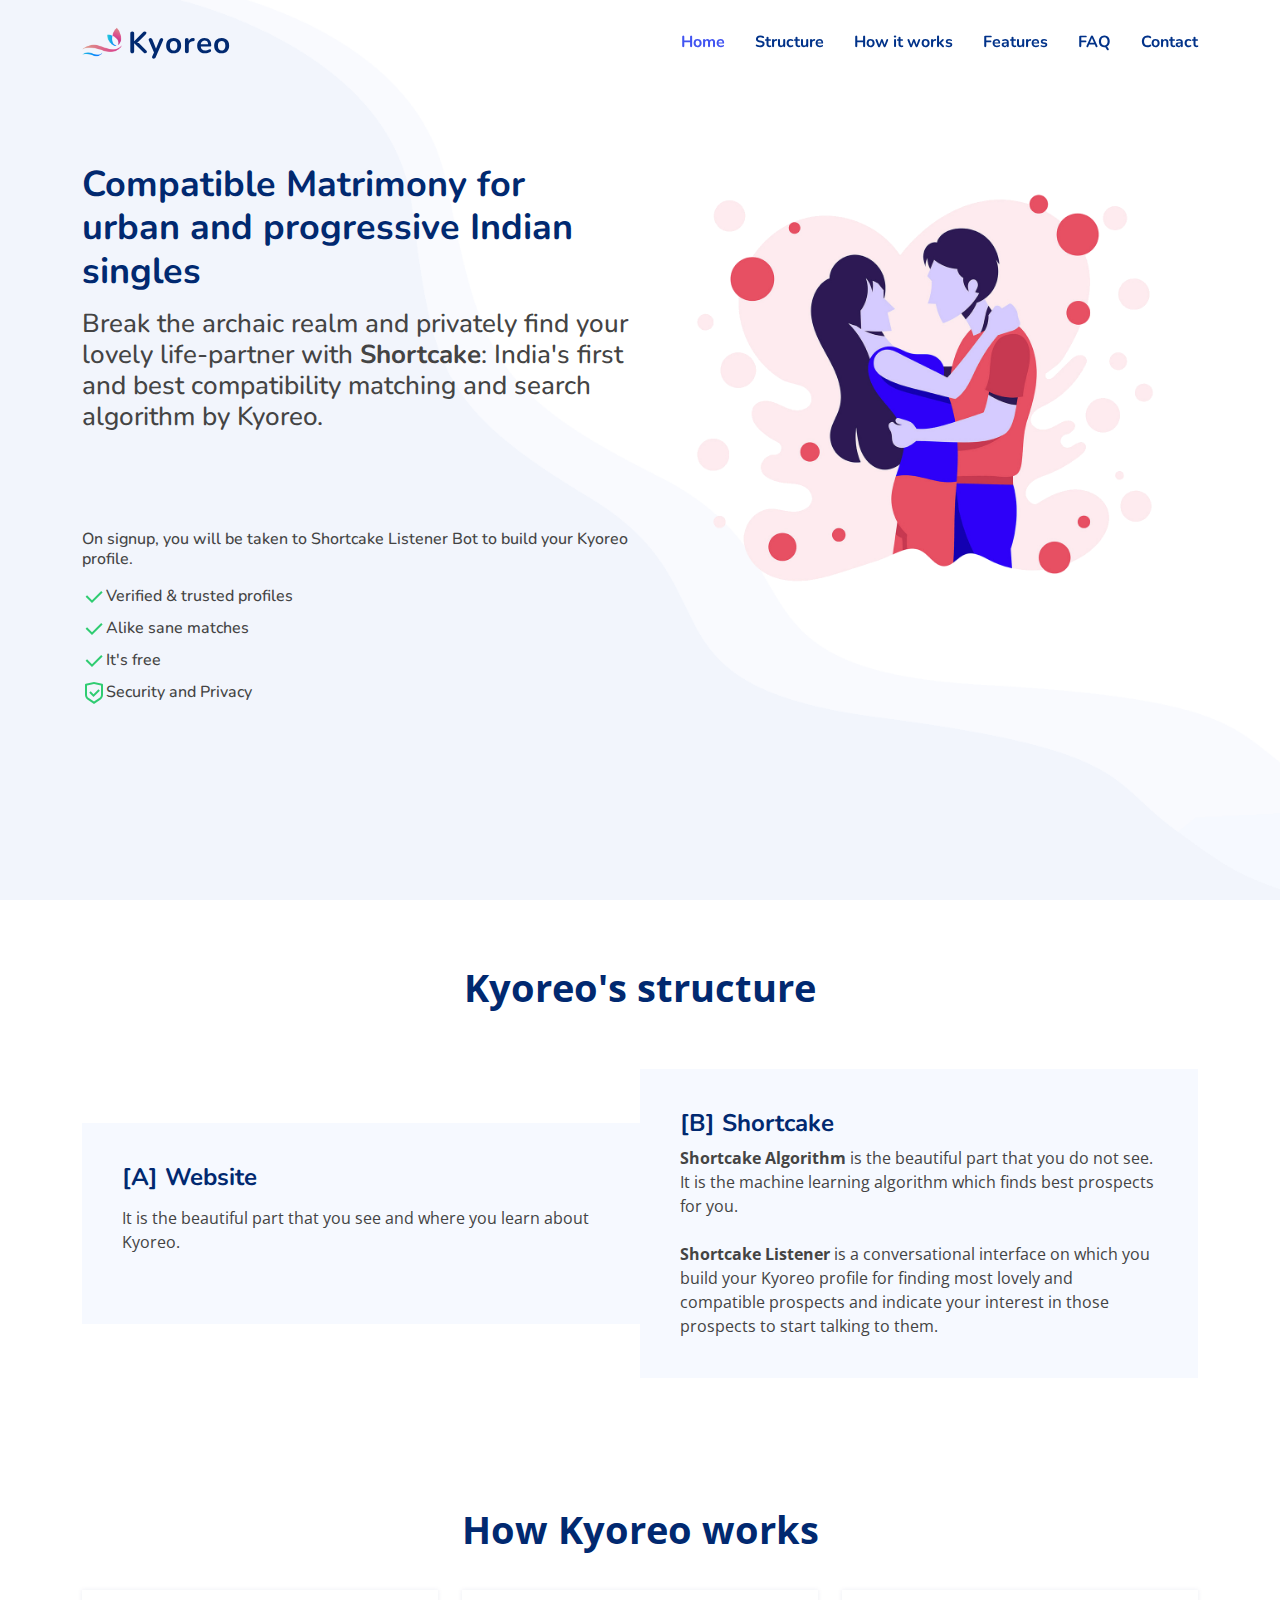
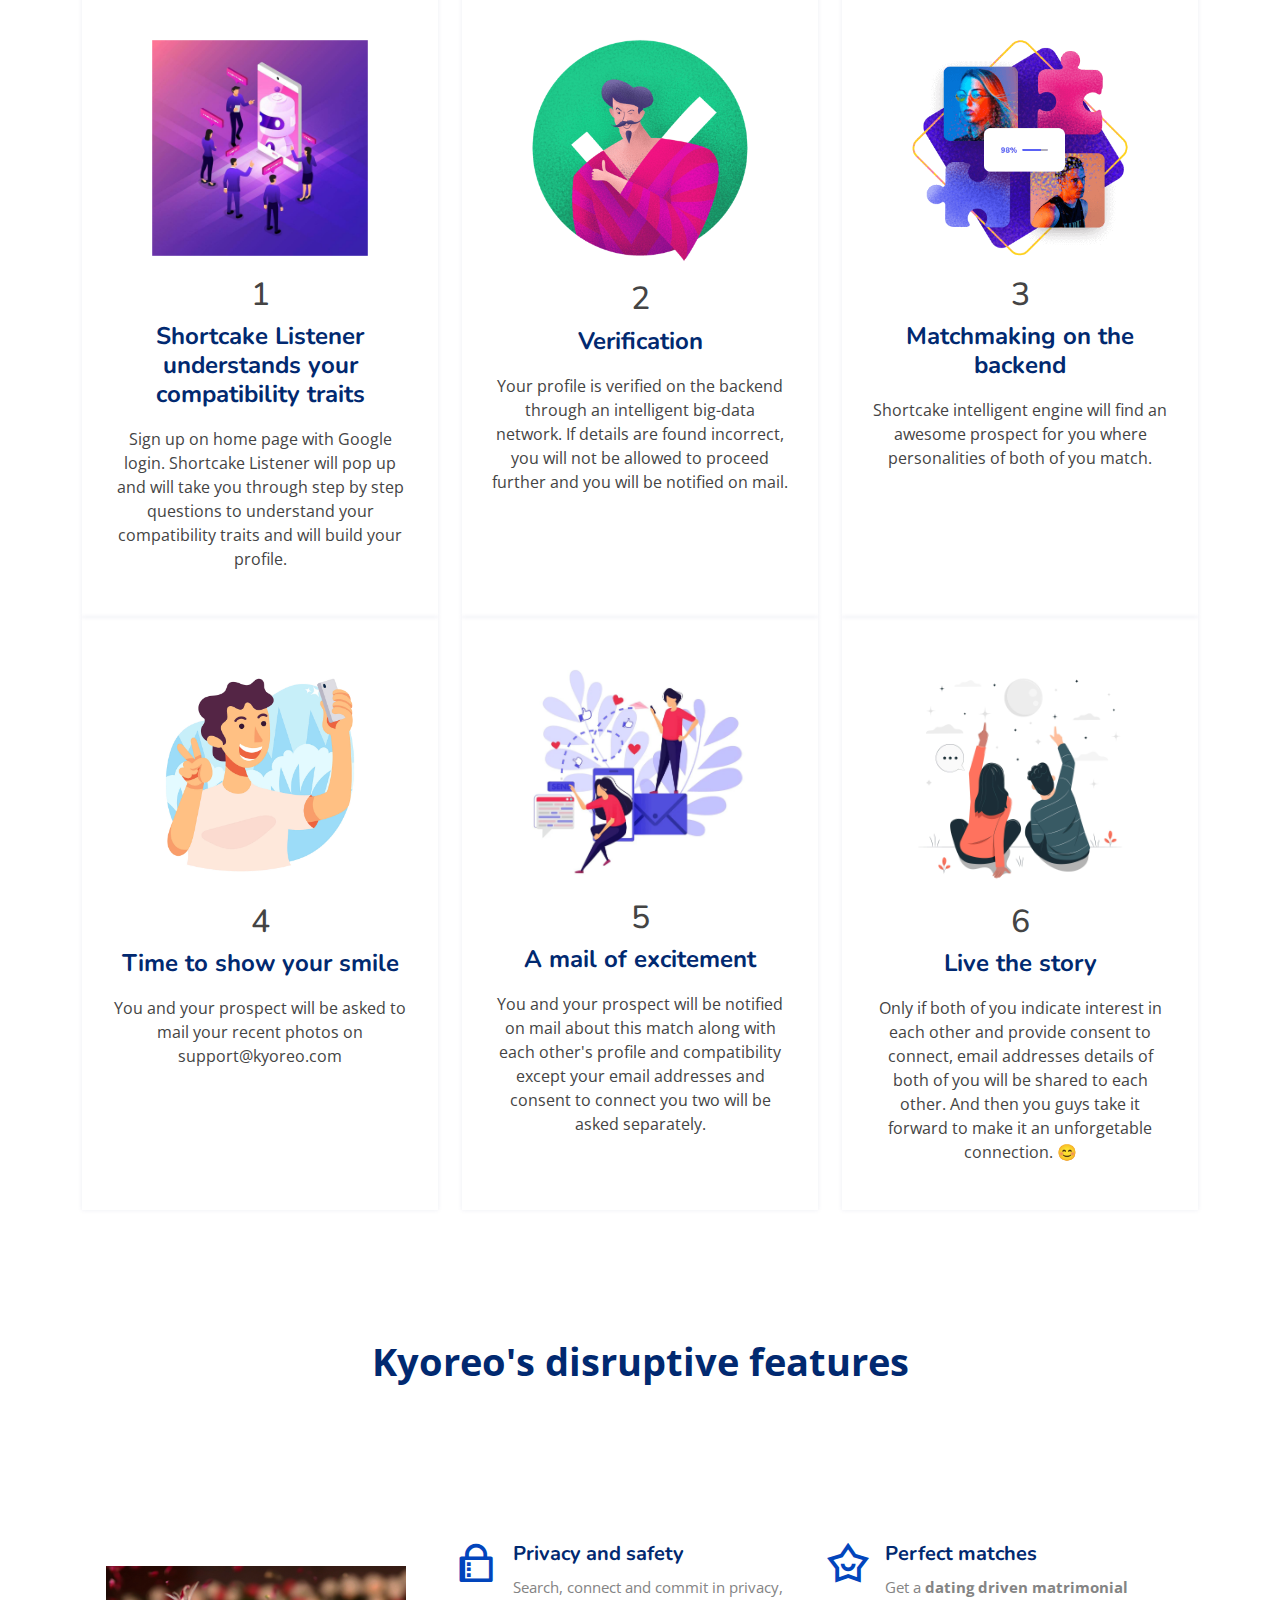
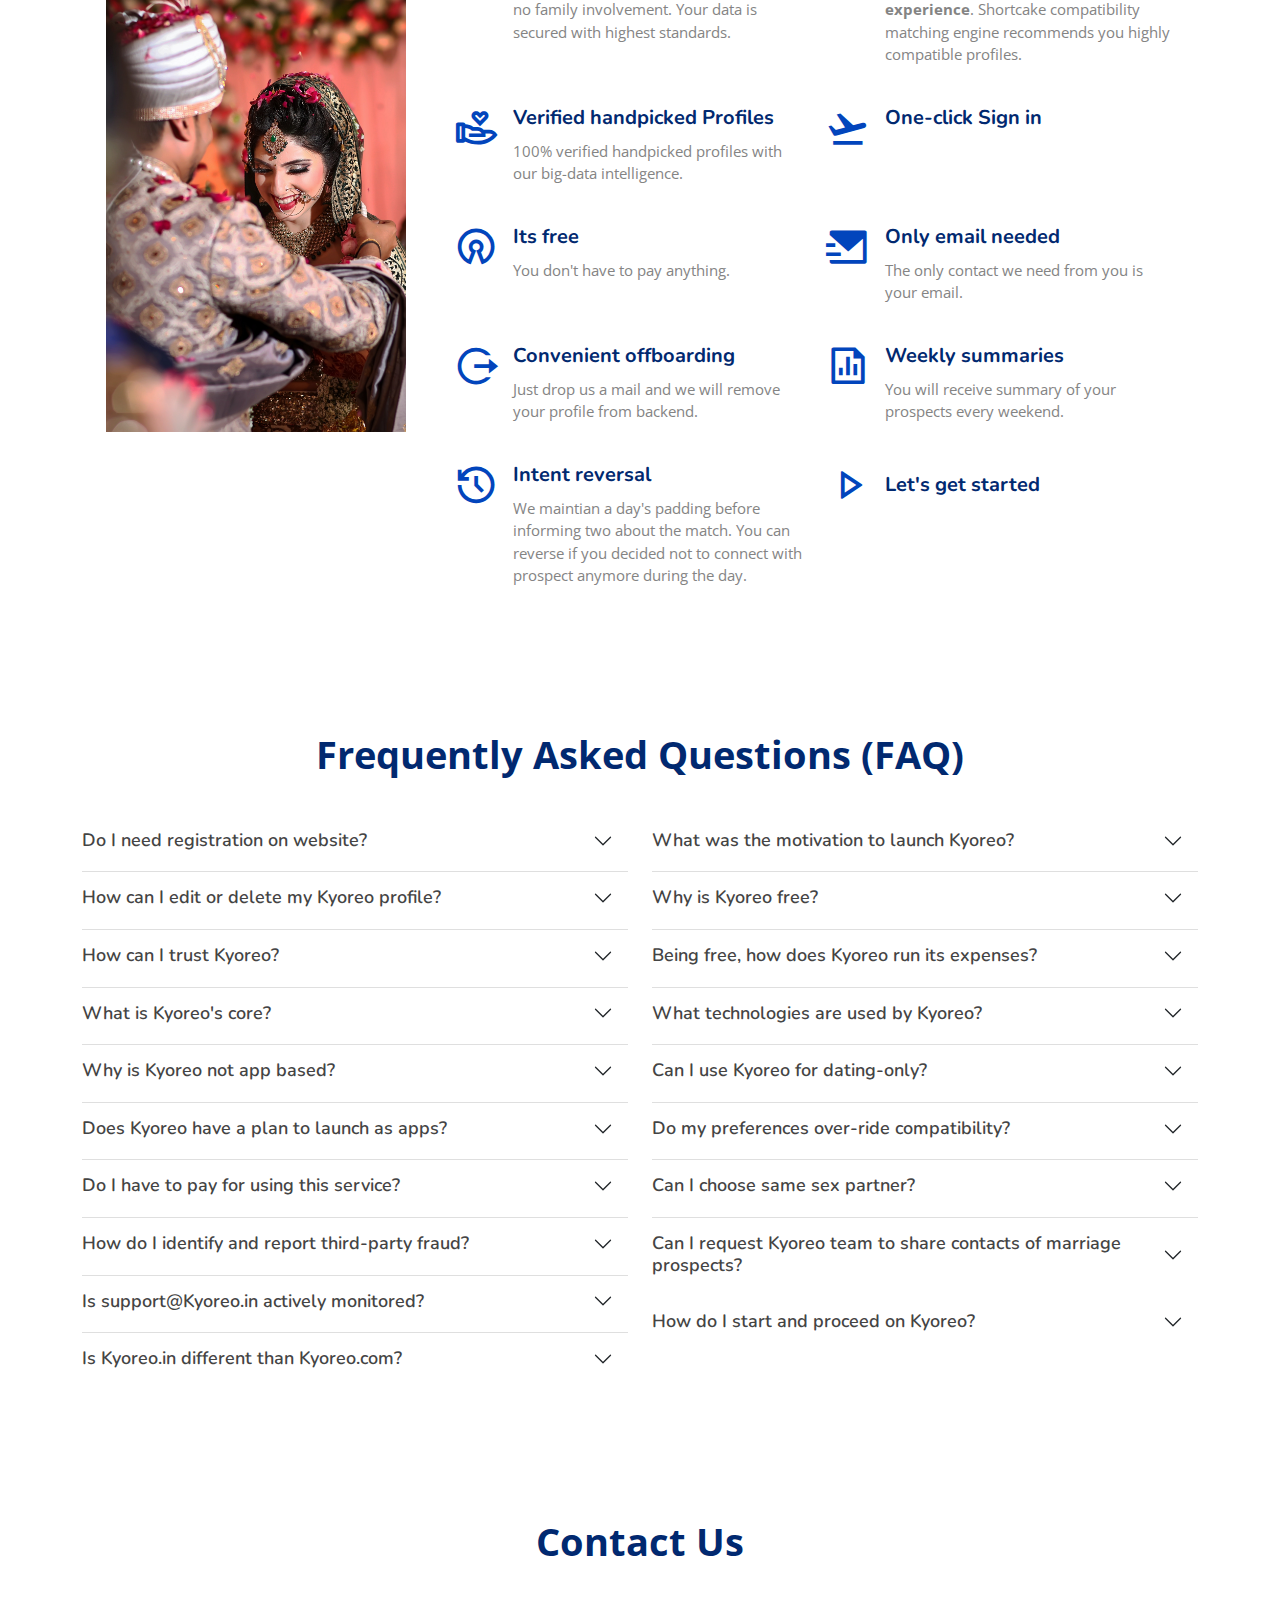
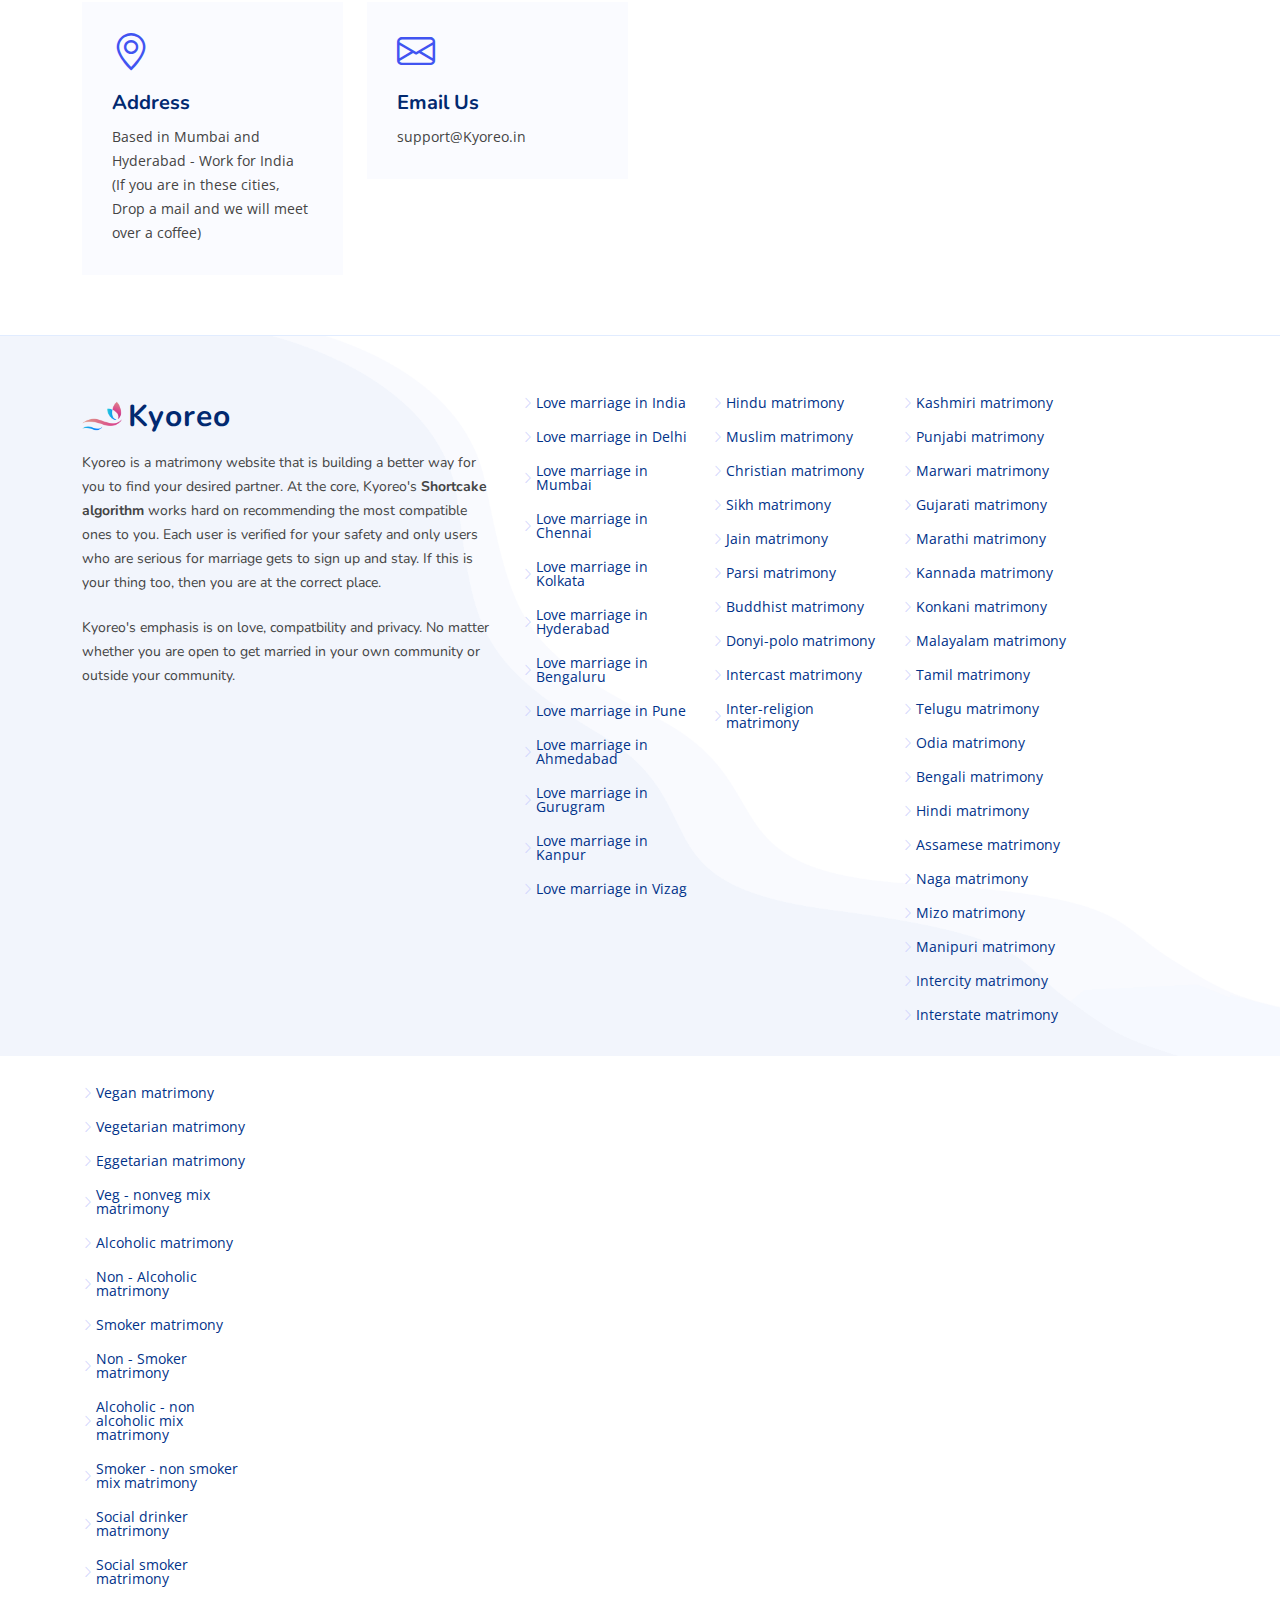
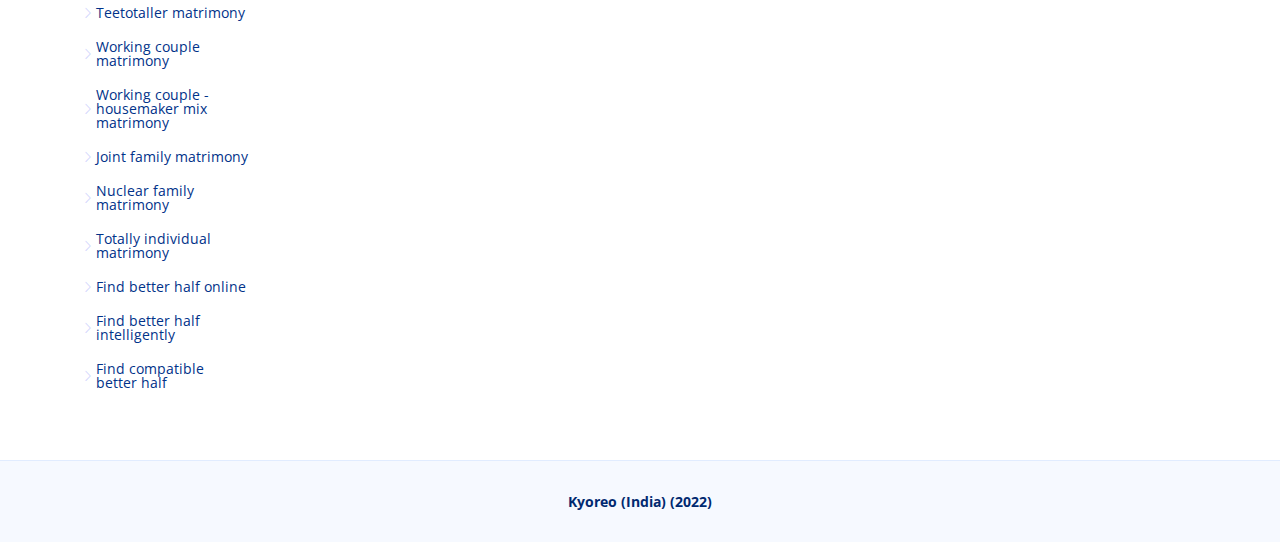
==== commit b8d829d7: "Update index.html" ====
--- a/index.html
+++ b/index.html
@@ -109,7 +109,8 @@
     <div class="container">
       <div class="row">
         <div class="col-lg-6 d-flex flex-column justify-content-center">
-          <h1 data-aos="fade-up">Compatible Matrimony for urban and progressive <span id="geotarget">Indian</span> singles</h1>
+<!--           <h1 data-aos="fade-up">Compatible Matrimony for urban and progressive <span id="geotarget">Indian</span> singles</h1> -->
+          <h1 data-aos="fade-up">Compatible Matrimony for urban and progressive Indian singles</h1>
           <h2 data-aos="fade-up" data-aos-delay="400">Break the archaic realm and privately find your lovely life-partner with <b>Shortcake</b>: India's first and best compatibility matching and search algorithm by Kyoreo.</h2>
           <div class="text-center text-lg-start">
               <div class="btn-get-started-google scrollto d-inline-flex align-items-center justify-content-center align-self-center" onclick="unlockScroll()">
